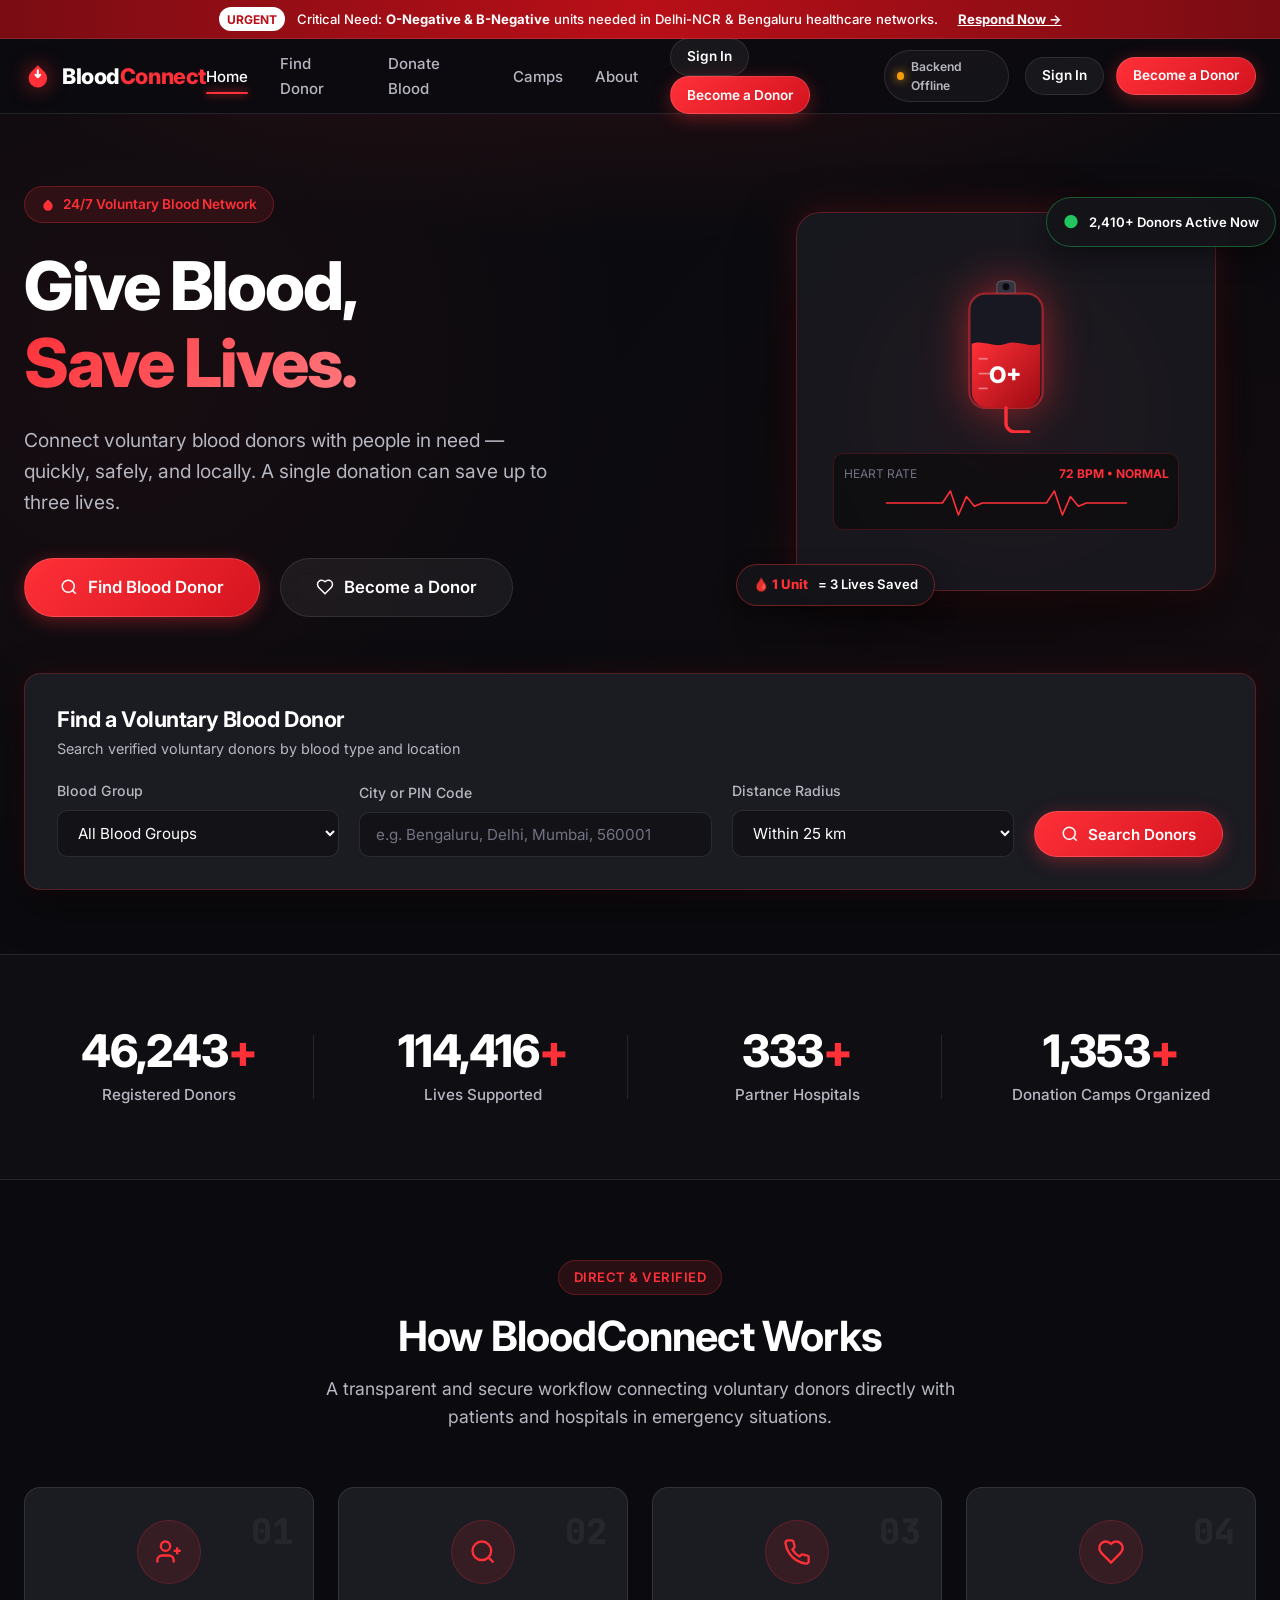
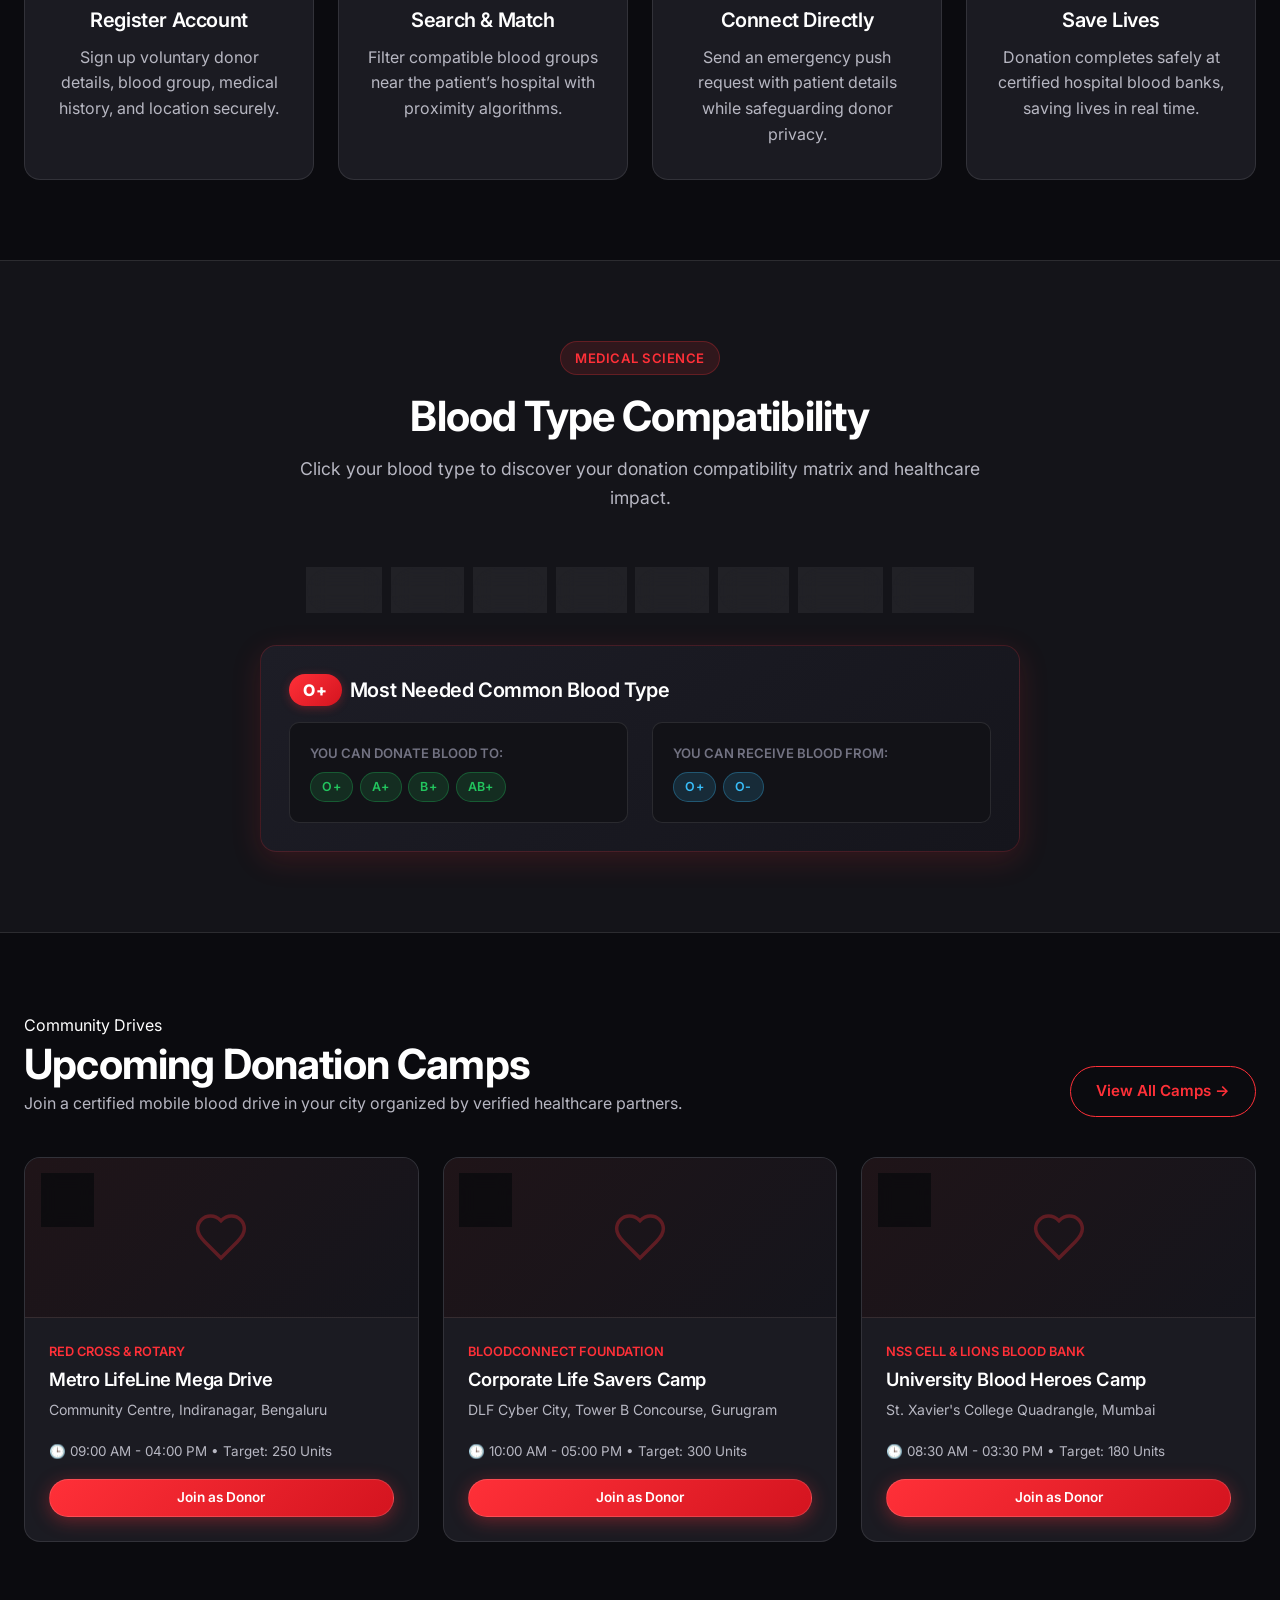
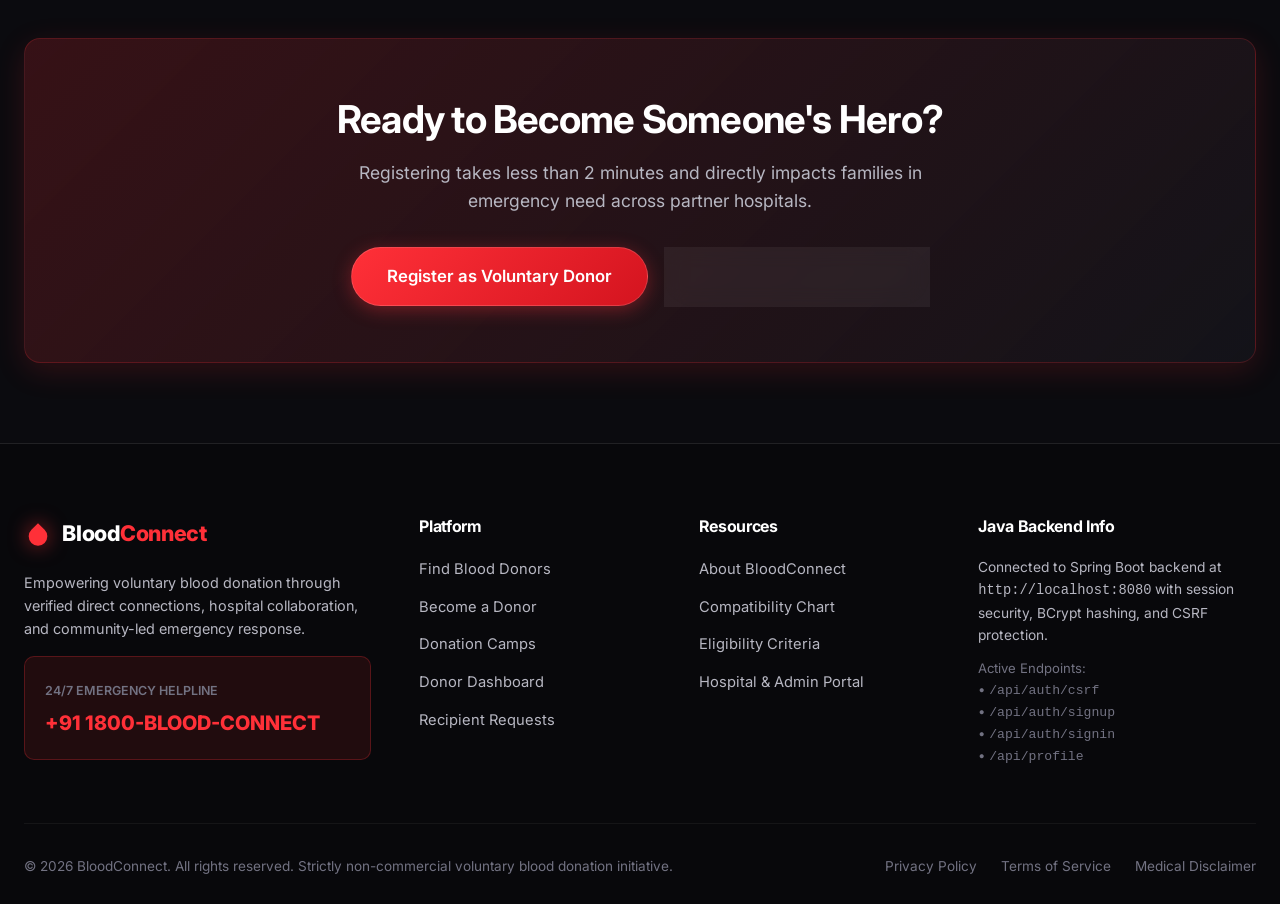
==== frontend/index.html @ c947b21f "base structure of backend and frontend" ====
<!DOCTYPE html>
<html lang="en">
<head>
  <meta charset="UTF-8">
  <meta name="viewport" content="width=device-width, initial-scale=1.0">
  <title>BloodConnect — Give Blood, Save Lives | Voluntary Blood Donation Platform</title>
  <link rel="stylesheet" href="css/style.css">
  <link rel="stylesheet" href="css/components.css">
  <link rel="icon" href="data:image/svg+xml,<svg xmlns='http://www.w3.org/2000/svg' viewBox='0 0 24 24' fill='%23FF3038'><path d='M12 2.69l5.66 5.66a8 8 0 1 1-11.31 0z'/></svg>">
</head>
<body>

  <!-- Emergency Alert Ticker -->
  <div class="emergency-ticker">
    <span class="badge-urgent">URGENT</span>
    <span>Critical Need: <strong>O-Negative & B-Negative</strong> units needed in Delhi-NCR & Bengaluru healthcare networks.</span>
    <a href="search.html?bloodGroup=O_NEGATIVE" style="color:#FFF; text-decoration:underline; font-weight:700; margin-left:0.5rem;">Respond Now →</a>
  </div>

  <!-- Main Navigation -->
  <nav class="navbar">
    <div class="container navbar-container">
      <a href="index.html" class="brand-logo">
        <svg viewBox="0 0 24 24" fill="none" xmlns="http://www.w3.org/2000/svg">
          <path d="M12 2.69l5.66 5.66a8 8 0 1 1-11.31 0z" fill="#FF3038"/>
          <path d="M12 7v6m0 0l-2-2m2 2l2-2" stroke="#FFFFFF" stroke-width="1.8" stroke-linecap="round"/>
        </svg>
        <span>Blood<span class="highlight">Connect</span></span>
      </a>

      <ul class="nav-menu">
        <li><a href="index.html" class="nav-link active">Home</a></li>
        <li><a href="search.html" class="nav-link">Find Donor</a></li>
        <li><a href="register.html" class="nav-link">Donate Blood</a></li>
        <li><a href="camps.html" class="nav-link">Camps</a></li>
        <li><a href="about.html" class="nav-link">About</a></li>
        <li class="nav-actions-mobile" id="nav-mobile-auth-actions"></li>
      </ul>

      <div class="nav-actions">
        <!-- Live Spring Boot Backend Status Pill -->
        <div class="backend-status-pill" id="backend-status-indicator" title="Spring Boot Backend Status">
          <span class="backend-status-dot offline"></span>
          <span class="backend-status-text">Checking API...</span>
        </div>

        <div id="nav-auth-actions" style="display:flex; align-items:center; gap:0.75rem;">
          <a href="login.html" class="btn btn-secondary btn-sm">Sign In</a>
          <a href="register.html" class="btn btn-primary btn-sm">Become a Donor</a>
        </div>
      </div>

      <button class="mobile-nav-toggle" aria-label="Toggle Navigation">
        <svg width="24" height="24" viewBox="0 0 24 24" fill="none" stroke="currentColor" stroke-width="2">
          <line x1="3" y1="12" x2="21" y2="12"></line>
          <line x1="3" y1="6" x2="21" y2="6"></line>
          <line x1="3" y1="18" x2="21" y2="18"></line>
        </svg>
      </button>
    </div>
  </nav>

  <!-- Hero Section -->
  <section class="hero">
    <div class="container">
      <div class="hero-grid">
        <div class="hero-content">
          <div class="hero-tagline">
            <svg width="14" height="14" viewBox="0 0 24 24" fill="currentColor"><path d="M12 2.69l5.66 5.66a8 8 0 1 1-11.31 0z"/></svg>
            24/7 Voluntary Blood Network
          </div>
          <h1 class="hero-headline">
            Give Blood,<br>
            <span class="text-gradient-red">Save Lives.</span>
          </h1>
          <p class="hero-description">
            Connect voluntary blood donors with people in need — quickly, safely, and locally. A single donation can save up to three lives.
          </p>
          <div class="hero-cta">
            <a href="search.html" class="btn btn-primary btn-lg">
              <svg width="18" height="18" viewBox="0 0 24 24" fill="none" stroke="currentColor" stroke-width="2"><circle cx="11" cy="11" r="8"></circle><line x1="21" y1="21" x2="16.65" y2="16.65"></line></svg>
              Find Blood Donor
            </a>
            <a href="register.html" class="btn btn-secondary btn-lg">
              <svg width="18" height="18" viewBox="0 0 24 24" fill="none" stroke="currentColor" stroke-width="2"><path d="M19 14c1.49-1.46 3-3.21 3-5.5A5.5 5.5 0 0 0 16.5 3c-1.76 0-3 .5-4.5 2-1.5-1.5-2.74-2-4.5-2A5.5 5.5 0 0 0 2 8.5c0 2.3 1.5 4.05 3 5.5l7 7Z"/></svg>
              Become a Donor
            </a>
          </div>
        </div>

        <!-- Glowing Hero Visual -->
        <div class="hero-visual-wrapper">
          <div class="hero-glow-sphere"></div>
          
          <div class="floating-pill pill-top-right">
            <span style="color:var(--success); font-size:1.1rem;">●</span>
            <span>2,410+ Donors Active Now</span>
          </div>

          <div class="hero-illustration-card">
            <!-- Blood Bag & Pulse Visual -->
            <div style="text-align:center; padding:1.5rem 0;">
              <svg width="120" height="160" viewBox="0 0 100 140" fill="none" xmlns="http://www.w3.org/2000/svg" style="filter:drop-shadow(0 0 20px rgba(255,48,56,0.5));">
                <!-- Bag Top hanger -->
                <path d="M42 10C42 5.5 58 5.5 58 10V18H42V10Z" fill="#333340" stroke="rgba(255,255,255,0.2)"/>
                <circle cx="50" cy="12" r="3" fill="#0B0B0F"/>
                <!-- Bag body -->
                <rect x="18" y="18" width="64" height="100" rx="14" fill="#181822" stroke="rgba(255,48,56,0.5)" stroke-width="2"/>
                <!-- Liquid Fill with Wave -->
                <path d="M20 62C30 58 40 66 50 62C60 58 70 66 80 62V104C80 111.7 73.7 118 66 118H34C26.3 118 20 111.7 20 104V62Z" fill="url(#bloodBagGrad)"/>
                <!-- Volume Lines -->
                <line x1="26" y1="75" x2="34" y2="75" stroke="rgba(255,255,255,0.4)" stroke-width="1.5"/>
                <line x1="26" y1="88" x2="38" y2="88" stroke="rgba(255,255,255,0.4)" stroke-width="1.5"/>
                <line x1="26" y1="101" x2="34" y2="101" stroke="rgba(255,255,255,0.4)" stroke-width="1.5"/>
                <!-- Blood Group Text in bag -->
                <text x="50" y="96" fill="#FFFFFF" font-family="'Inter', sans-serif" font-weight="800" font-size="20" text-anchor="middle">O+</text>
                <!-- Tube -->
                <path d="M50 118V132C50 136 54 139 58 139H70" stroke="#FF3038" stroke-width="3" stroke-linecap="round"/>
                <defs>
                  <linearGradient id="bloodBagGrad" x1="20" y1="62" x2="80" y2="118" gradientUnits="userSpaceOnUse">
                    <stop stop-color="#FF3038"/>
                    <stop offset="1" stop-color="#9C0A12"/>
                  </linearGradient>
                </defs>
              </svg>

              <!-- Animated ECG Monitor Line -->
              <div style="margin-top:1.25rem; background:rgba(0,0,0,0.4); padding:0.6rem; border-radius:var(--radius-md); border:1px solid rgba(255,48,56,0.2);">
                <div style="display:flex; justify-content:space-between; font-size:0.75rem; color:var(--text-muted); margin-bottom:0.25rem;">
                  <span>HEART RATE</span>
                  <span style="color:var(--primary-red); font-weight:700;">72 BPM • NORMAL</span>
                </div>
                <svg width="100%" height="32" viewBox="0 0 300 40" fill="none">
                  <path d="M0 20 H70 L80 5 L90 35 L100 12 L110 24 L120 20 H200 L210 5 L220 35 L230 12 L240 24 L250 20 H300" stroke="#FF3038" stroke-width="2" stroke-linecap="round" stroke-linejoin="round"/>
                </svg>
              </div>
            </div>
          </div>

          <div class="floating-pill pill-bottom-left">
            <span style="color:var(--primary-red); font-weight:800;">🩸 1 Unit</span>
            <span>= 3 Lives Saved</span>
          </div>
        </div>
      </div>
    </div>
  </section>

  <!-- Quick Search Banner -->
  <div class="container">
    <div class="search-banner-card">
      <div style="margin-bottom:1.25rem;">
        <h3 style="font-size:1.35rem; margin-bottom:0.25rem;">Find a Voluntary Blood Donor</h3>
        <p style="font-size:0.9rem;">Search verified voluntary donors by blood type and location</p>
      </div>

      <form id="home-quick-search-form" class="search-form-inline">
        <div class="form-group" style="margin:0;">
          <label class="form-label">Blood Group</label>
          <select id="quick-blood-group" class="form-select">
            <option value="ALL">All Blood Groups</option>
            <option value="A_POSITIVE">A+ (A Positive)</option>
            <option value="A_NEGATIVE">A- (A Negative)</option>
            <option value="B_POSITIVE">B+ (B Positive)</option>
            <option value="B_NEGATIVE">B- (B Negative)</option>
            <option value="AB_POSITIVE">AB+ (AB Positive)</option>
            <option value="AB_NEGATIVE">AB- (AB Negative)</option>
            <option value="O_POSITIVE">O+ (O Positive)</option>
            <option value="O_NEGATIVE">O- (O Negative)</option>
          </select>
        </div>

        <div class="form-group" style="margin:0;">
          <label class="form-label">City or PIN Code</label>
          <input type="text" id="quick-city" class="form-control" placeholder="e.g. Bengaluru, Delhi, Mumbai, 560001">
        </div>

        <div class="form-group" style="margin:0;">
          <label class="form-label">Distance Radius</label>
          <select class="form-select">
            <option value="10">Within 10 km</option>
            <option value="25" selected>Within 25 km</option>
            <option value="50">Within 50 km</option>
          </select>
        </div>

        <button type="submit" class="btn btn-primary" style="height:46px;">
          <svg width="18" height="18" viewBox="0 0 24 24" fill="none" stroke="currentColor" stroke-width="2"><circle cx="11" cy="11" r="8"></circle><line x1="21" y1="21" x2="16.65" y2="16.65"></line></svg>
          Search Donors
        </button>
      </form>
    </div>
  </div>

  <!-- Statistics Section -->
  <section class="stats-section section" style="margin-top:4rem;">
    <div class="container">
      <div class="grid grid-4">
        <div class="stat-card">
          <div class="stat-number" data-target="48500" data-suffix="+">0</div>
          <div class="stat-label">Registered Donors</div>
        </div>
        <div class="stat-card">
          <div class="stat-number" data-target="120000" data-suffix="+">0</div>
          <div class="stat-label">Lives Supported</div>
        </div>
        <div class="stat-card">
          <div class="stat-number" data-target="350" data-suffix="+">0</div>
          <div class="stat-label">Partner Hospitals</div>
        </div>
        <div class="stat-card">
          <div class="stat-number" data-target="1420" data-suffix="+">0</div>
          <div class="stat-label">Donation Camps Organized</div>
        </div>
      </div>
    </div>
  </section>

  <!-- How BloodConnect Works -->
  <section class="section">
    <div class="container">
      <div class="section-header">
        <span class="section-tag">Direct & Verified</span>
        <h2>How BloodConnect Works</h2>
        <p>A transparent and secure workflow connecting voluntary donors directly with patients and hospitals in emergency situations.</p>
      </div>

      <div class="grid grid-4">
        <div class="step-card">
          <span class="step-number">01</span>
          <div class="step-icon-wrap">
            <svg width="28" height="28" viewBox="0 0 24 24" fill="none" stroke="currentColor" stroke-width="2"><path d="M16 21v-2a4 4 0 0 0-4-4H6a4 4 0 0 0-4 4v2"/><circle cx="9" cy="7" r="4"/><line x1="19" y1="8" x2="19" y2="14"/><line x1="22" y1="11" x2="16" y2="11"/></svg>
          </div>
          <h4>Register Account</h4>
          <p>Sign up voluntary donor details, blood group, medical history, and location securely.</p>
        </div>

        <div class="step-card">
          <span class="step-number">02</span>
          <div class="step-icon-wrap">
            <svg width="28" height="28" viewBox="0 0 24 24" fill="none" stroke="currentColor" stroke-width="2"><circle cx="11" cy="11" r="8"></circle><line x1="21" y1="21" x2="16.65" y2="16.65"></line></svg>
          </div>
          <h4>Search & Match</h4>
          <p>Filter compatible blood groups near the patient’s hospital with proximity algorithms.</p>
        </div>

        <div class="step-card">
          <span class="step-number">03</span>
          <div class="step-icon-wrap">
            <svg width="28" height="28" viewBox="0 0 24 24" fill="none" stroke="currentColor" stroke-width="2"><path d="M22 16.92v3a2 2 0 0 1-2.18 2 19.79 19.79 0 0 1-8.63-3.07 19.5 19.5 0 0 1-6-6 19.79 19.79 0 0 1-3.07-8.67A2 2 0 0 1 4.11 2h3a2 2 0 0 1 2 1.72 12.84 12.84 0 0 0 .7 2.81 2 2 0 0 1-.45 2.11L8.09 9.91a16 16 0 0 0 6 6l1.27-1.27a2 2 0 0 1 2.11-.45 12.84 12.84 0 0 0 2.81.7A2 2 0 0 1 22 16.92z"/></svg>
          </div>
          <h4>Connect Directly</h4>
          <p>Send an emergency push request with patient details while safeguarding donor privacy.</p>
        </div>

        <div class="step-card">
          <span class="step-number">04</span>
          <div class="step-icon-wrap">
            <svg width="28" height="28" viewBox="0 0 24 24" fill="none" stroke="currentColor" stroke-width="2"><path d="M19 14c1.49-1.46 3-3.21 3-5.5A5.5 5.5 0 0 0 16.5 3c-1.76 0-3 .5-4.5 2-1.5-1.5-2.74-2-4.5-2A5.5 5.5 0 0 0 2 8.5c0 2.3 1.5 4.05 3 5.5l7 7Z"/></svg>
          </div>
          <h4>Save Lives</h4>
          <p>Donation completes safely at certified hospital blood banks, saving lives in real time.</p>
        </div>
      </div>
    </div>
  </section>

  <!-- Interactive Blood Compatibility Section -->
  <section class="section" style="background:var(--bg-secondary); border-top:1px solid var(--border-color); border-bottom:1px solid var(--border-color);">
    <div class="container">
      <div class="section-header">
        <span class="section-tag">Medical Science</span>
        <h2>Blood Type Compatibility</h2>
        <p>Click your blood type to discover your donation compatibility matrix and healthcare impact.</p>
      </div>

      <div style="display:flex; flex-wrap:wrap; gap:0.6rem; justify-content:center; margin-bottom:2rem;">
        <button class="btn btn-secondary compat-btn active" data-bg="O_POSITIVE">O+</button>
        <button class="btn btn-secondary compat-btn" data-bg="O_NEGATIVE">O-</button>
        <button class="btn btn-secondary compat-btn" data-bg="A_POSITIVE">A+</button>
        <button class="btn btn-secondary compat-btn" data-bg="A_NEGATIVE">A-</button>
        <button class="btn btn-secondary compat-btn" data-bg="B_POSITIVE">B+</button>
        <button class="btn btn-secondary compat-btn" data-bg="B_NEGATIVE">B-</button>
        <button class="btn btn-secondary compat-btn" data-bg="AB_POSITIVE">AB+</button>
        <button class="btn btn-secondary compat-btn" data-bg="AB_NEGATIVE">AB-</button>
      </div>

      <div id="compat-details-box" class="card card-glow" style="max-width:760px; margin:0 auto;">
        <!-- Filled dynamically by home.js -->
        <div style="display:flex; align-items:center; justify-content:space-between; margin-bottom:1rem; flex-wrap:wrap; gap:0.5rem;">
          <h4 style="display:flex; align-items:center; gap:0.5rem;">
            <span class="badge badge-blood">O+</span>
            <span>Most Needed Common Blood Type</span>
          </h4>
        </div>
        <div class="grid grid-2 gap-2">
          <div style="background:var(--bg-input); padding:1.25rem; border-radius:var(--radius-md); border:1px solid var(--border-color);">
            <div style="font-size:0.82rem; text-transform:uppercase; color:var(--text-muted); font-weight:600; margin-bottom:0.5rem;">You Can Donate Blood To:</div>
            <div style="display:flex; flex-wrap:wrap; gap:0.4rem;">
              <span class="badge badge-success">O+</span>
              <span class="badge badge-success">A+</span>
              <span class="badge badge-success">B+</span>
              <span class="badge badge-success">AB+</span>
            </div>
          </div>
          <div style="background:var(--bg-input); padding:1.25rem; border-radius:var(--radius-md); border:1px solid var(--border-color);">
            <div style="font-size:0.82rem; text-transform:uppercase; color:var(--text-muted); font-weight:600; margin-bottom:0.5rem;">You Can Receive Blood From:</div>
            <div style="display:flex; flex-wrap:wrap; gap:0.4rem;">
              <span class="badge badge-info">O+</span>
              <span class="badge badge-info">O-</span>
            </div>
          </div>
        </div>
      </div>
    </div>
  </section>

  <!-- Upcoming Camps Highlight -->
  <section class="section">
    <div class="container">
      <div style="display:flex; align-items:flex-end; justify-content:space-between; margin-bottom:2.5rem; flex-wrap:wrap; gap:1rem;">
        <div>
          <span class="section-tag" style="margin-bottom:0.5rem;">Community Drives</span>
          <h2>Upcoming Donation Camps</h2>
          <p>Join a certified mobile blood drive in your city organized by verified healthcare partners.</p>
        </div>
        <a href="camps.html" class="btn btn-outline">View All Camps →</a>
      </div>

      <div class="grid grid-3">
        <div class="camp-card">
          <div class="camp-card-image">
            <div class="camp-date-badge">
              <div class="day">08</div>
              <div class="month">NOV</div>
            </div>
            <svg width="56" height="56" viewBox="0 0 24 24" fill="none" stroke="rgba(255,48,56,0.3)" stroke-width="1.5"><path d="M19 14c1.49-1.46 3-3.21 3-5.5A5.5 5.5 0 0 0 16.5 3c-1.76 0-3 .5-4.5 2-1.5-1.5-2.74-2-4.5-2A5.5 5.5 0 0 0 2 8.5c0 2.3 1.5 4.05 3 5.5l7 7Z"/></svg>
          </div>
          <div class="camp-card-body">
            <div>
              <div style="font-size:0.8rem; color:var(--primary-red); font-weight:600; text-transform:uppercase; margin-bottom:0.35rem;">Red Cross & Rotary</div>
              <h4>Metro LifeLine Mega Drive</h4>
              <p class="venue">Community Centre, Indiranagar, Bengaluru</p>
              <div style="font-size:0.84rem; color:var(--text-secondary); margin-bottom:1rem;">🕒 09:00 AM - 04:00 PM • Target: 250 Units</div>
            </div>
            <a href="camps.html" class="btn btn-primary btn-sm btn-block">Join as Donor</a>
          </div>
        </div>

        <div class="camp-card">
          <div class="camp-card-image">
            <div class="camp-date-badge">
              <div class="day">12</div>
              <div class="month">NOV</div>
            </div>
            <svg width="56" height="56" viewBox="0 0 24 24" fill="none" stroke="rgba(255,48,56,0.3)" stroke-width="1.5"><path d="M19 14c1.49-1.46 3-3.21 3-5.5A5.5 5.5 0 0 0 16.5 3c-1.76 0-3 .5-4.5 2-1.5-1.5-2.74-2-4.5-2A5.5 5.5 0 0 0 2 8.5c0 2.3 1.5 4.05 3 5.5l7 7Z"/></svg>
          </div>
          <div class="camp-card-body">
            <div>
              <div style="font-size:0.8rem; color:var(--primary-red); font-weight:600; text-transform:uppercase; margin-bottom:0.35rem;">BloodConnect Foundation</div>
              <h4>Corporate Life Savers Camp</h4>
              <p class="venue">DLF Cyber City, Tower B Concourse, Gurugram</p>
              <div style="font-size:0.84rem; color:var(--text-secondary); margin-bottom:1rem;">🕒 10:00 AM - 05:00 PM • Target: 300 Units</div>
            </div>
            <a href="camps.html" class="btn btn-primary btn-sm btn-block">Join as Donor</a>
          </div>
        </div>

        <div class="camp-card">
          <div class="camp-card-image">
            <div class="camp-date-badge">
              <div class="day">16</div>
              <div class="month">NOV</div>
            </div>
            <svg width="56" height="56" viewBox="0 0 24 24" fill="none" stroke="rgba(255,48,56,0.3)" stroke-width="1.5"><path d="M19 14c1.49-1.46 3-3.21 3-5.5A5.5 5.5 0 0 0 16.5 3c-1.76 0-3 .5-4.5 2-1.5-1.5-2.74-2-4.5-2A5.5 5.5 0 0 0 2 8.5c0 2.3 1.5 4.05 3 5.5l7 7Z"/></svg>
          </div>
          <div class="camp-card-body">
            <div>
              <div style="font-size:0.8rem; color:var(--primary-red); font-weight:600; text-transform:uppercase; margin-bottom:0.35rem;">NSS Cell & Lions Blood Bank</div>
              <h4>University Blood Heroes Camp</h4>
              <p class="venue">St. Xavier's College Quadrangle, Mumbai</p>
              <div style="font-size:0.84rem; color:var(--text-secondary); margin-bottom:1rem;">🕒 08:30 AM - 03:30 PM • Target: 180 Units</div>
            </div>
            <a href="camps.html" class="btn btn-primary btn-sm btn-block">Join as Donor</a>
          </div>
        </div>
      </div>
    </div>
  </section>

  <!-- CTA Banner -->
  <section class="section" style="padding-top:1rem;">
    <div class="container">
      <div class="card card-glow" style="background:linear-gradient(135deg, rgba(255,48,56,0.18) 0%, rgba(20,20,26,0.95) 100%); padding:3.5rem 2.5rem; text-align:center;">
        <h2 style="font-size:2.4rem; margin-bottom:1rem;">Ready to Become Someone's Hero?</h2>
        <p style="max-width:620px; margin:0 auto 2rem; font-size:1.1rem;">
          Registering takes less than 2 minutes and directly impacts families in emergency need across partner hospitals.
        </p>
        <div style="display:flex; justify-content:center; gap:1rem; flex-wrap:wrap;">
          <a href="register.html" class="btn btn-primary btn-lg">Register as Voluntary Donor</a>
          <a href="search.html" class="btn btn-secondary btn-lg">Search Donors Near Me</a>
        </div>
      </div>
    </div>
  </section>

  <!-- Footer -->
  <footer class="footer">
    <div class="container">
      <div class="footer-grid">
        <div class="footer-col">
          <a href="index.html" class="brand-logo" style="margin-bottom:1.25rem;">
            <svg viewBox="0 0 24 24" fill="none" xmlns="http://www.w3.org/2000/svg" style="width:28px; height:28px;">
              <path d="M12 2.69l5.66 5.66a8 8 0 1 1-11.31 0z" fill="#FF3038"/>
            </svg>
            <span>Blood<span class="highlight">Connect</span></span>
          </a>
          <p style="font-size:0.9rem; margin-bottom:1rem;">
            Empowering voluntary blood donation through verified direct connections, hospital collaboration, and community-led emergency response.
          </p>
          <div class="footer-emergency-box">
            <span style="font-size:0.78rem; text-transform:uppercase; color:var(--text-muted); font-weight:600;">24/7 Emergency Helpline</span>
            <span class="phone">+91 1800-BLOOD-CONNECT</span>
          </div>
        </div>

        <div class="footer-col">
          <h5>Platform</h5>
          <ul class="footer-links">
            <li><a href="search.html">Find Blood Donors</a></li>
            <li><a href="register.html">Become a Donor</a></li>
            <li><a href="camps.html">Donation Camps</a></li>
            <li><a href="donor-dashboard.html">Donor Dashboard</a></li>
            <li><a href="recipient-dashboard.html">Recipient Requests</a></li>
          </ul>
        </div>

        <div class="footer-col">
          <h5>Resources</h5>
          <ul class="footer-links">
            <li><a href="about.html">About BloodConnect</a></li>
            <li><a href="about.html#compatibility">Compatibility Chart</a></li>
            <li><a href="about.html#eligibility">Eligibility Criteria</a></li>
            <li><a href="admin-dashboard.html">Hospital & Admin Portal</a></li>
          </ul>
        </div>

        <div class="footer-col">
          <h5>Java Backend Info</h5>
          <p style="font-size:0.86rem; color:var(--text-secondary); margin-bottom:0.75rem;">
            Connected to Spring Boot backend at <code>http://localhost:8080</code> with session security, BCrypt hashing, and CSRF protection.
          </p>
          <div style="font-size:0.82rem; color:var(--text-muted);">
            Active Endpoints:<br>
            • <code>/api/auth/csrf</code><br>
            • <code>/api/auth/signup</code><br>
            • <code>/api/auth/signin</code><br>
            • <code>/api/profile</code>
          </div>
        </div>
      </div>

      <div class="footer-bottom">
        <div>© 2026 BloodConnect. All rights reserved. Strictly non-commercial voluntary blood donation initiative.</div>
        <div style="display:flex; gap:1.5rem;">
          <a href="about.html" style="color:var(--text-muted);">Privacy Policy</a>
          <a href="about.html" style="color:var(--text-muted);">Terms of Service</a>
          <a href="about.html" style="color:var(--text-muted);">Medical Disclaimer</a>
        </div>
      </div>
    </div>
  </footer>

  <script src="js/api.js"></script>
  <script src="js/common.js"></script>
  <script src="js/home.js"></script>
</body>
</html>
---- frontend/css/style.css ----
/* ==========================================================================
   BloodConnect — Core Design System & Styling
   Theme: Dark Charcoal (#0B0B0F) & Electric Crimson (#FF3038)
   ========================================================================== */

@import url('https://fonts.googleapis.com/css2?family=Inter:wght@300;400;500;600;700;800&family=JetBrains+Mono:wght@400;600&display=swap');

:root {
  /* Color Palette */
  --bg-main: #0B0B0F;
  --bg-secondary: #141419;
  --bg-card: #1B1B22;
  --bg-card-hover: #22222C;
  --bg-input: #121217;
  
  --primary-red: #FF3038;
  --hover-red: #E51D2A;
  --primary-red-glow: rgba(255, 48, 56, 0.35);
  --primary-red-soft: rgba(255, 48, 56, 0.12);
  --primary-red-gradient: linear-gradient(135deg, #FF3038 0%, #D4141F 100%);
  --glow-gradient: radial-gradient(circle at center, rgba(255, 48, 56, 0.22) 0%, transparent 70%);

  --text-main: #FFFFFF;
  --text-secondary: #B7B7C2;
  --text-muted: #727282;

  --border-color: rgba(255, 255, 255, 0.10);
  --border-light: rgba(255, 255, 255, 0.05);
  --border-focus: rgba(255, 48, 56, 0.6);

  --success: #22C55E;
  --success-soft: rgba(34, 197, 94, 0.15);
  --warning: #F59E0B;
  --warning-soft: rgba(245, 158, 11, 0.15);
  --danger: #EF4444;
  --danger-soft: rgba(239, 68, 68, 0.15);
  --info: #38BDF8;
  --info-soft: rgba(56, 189, 248, 0.15);

  /* Typography */
  --font-sans: 'Inter', -apple-system, BlinkMacSystemFont, 'Segoe UI', Roboto, Helvetica, Arial, sans-serif;
  --font-mono: 'JetBrains Mono', monospace;

  /* Shadows */
  --shadow-sm: 0 2px 8px rgba(0, 0, 0, 0.3);
  --shadow-md: 0 8px 24px rgba(0, 0, 0, 0.45);
  --shadow-lg: 0 16px 40px rgba(0, 0, 0, 0.6);
  --shadow-red-glow: 0 0 25px rgba(255, 48, 56, 0.3);
  --shadow-red-card: 0 8px 30px rgba(255, 48, 56, 0.15);

  /* Radii */
  --radius-sm: 6px;
  --radius-md: 10px;
  --radius-lg: 16px;
  --radius-xl: 24px;
  --radius-pill: 9999px;

  /* Transitions */
  --transition-fast: 0.15s ease;
  --transition-normal: 0.25s ease;
  --transition-smooth: 0.4s cubic-bezier(0.16, 1, 0.3, 1);
}

/* Base Reset */
*, *::before, *::after {
  box-sizing: border-box;
  margin: 0;
  padding: 0;
}

html {
  font-size: 16px;
  scroll-behavior: smooth;
}

body {
  font-family: var(--font-sans);
  background-color: var(--bg-main);
  background-image: 
    radial-gradient(ellipse 90% 60% at 50% -15%, rgba(255, 48, 56, 0.18), transparent 70%),
    radial-gradient(circle at 10% 40%, rgba(255, 48, 56, 0.05), transparent 40%),
    radial-gradient(circle at 90% 80%, rgba(255, 48, 56, 0.04), transparent 50%);
  background-attachment: fixed;
  color: var(--text-main);
  min-height: 100vh;
  line-height: 1.6;
  -webkit-font-smoothing: antialiased;
  -moz-osx-font-smoothing: grayscale;
  overflow-x: hidden;
}

::selection {
  background: var(--primary-red);
  color: #FFFFFF;
}

/* Headings */
h1, h2, h3, h4, h5, h6 {
  color: var(--text-main);
  font-weight: 700;
  line-height: 1.25;
  letter-spacing: -0.02em;
}

h1 { font-size: clamp(2.2rem, 4vw + 1rem, 3.8rem); font-weight: 800; }
h2 { font-size: clamp(1.8rem, 2.5vw + 0.8rem, 2.6rem); }
h3 { font-size: clamp(1.3rem, 1.5vw + 0.6rem, 1.75rem); }
h4 { font-size: 1.25rem; font-weight: 600; }
h5 { font-size: 1.1rem; }
h6 { font-size: 0.95rem; text-transform: uppercase; letter-spacing: 0.08em; color: var(--text-muted); }

p {
  color: var(--text-secondary);
  font-size: 1rem;
}

a {
  color: var(--primary-red);
  text-decoration: none;
  transition: color var(--transition-fast);
}

a:hover {
  color: var(--hover-red);
}

img, svg {
  max-width: 100%;
  display: inline-block;
  vertical-align: middle;
}

/* Layout Utilities */
.container {
  width: 100%;
  max-width: 1280px;
  margin-left: auto;
  margin-right: auto;
  padding-left: 1.5rem;
  padding-right: 1.5rem;
}

.container-sm {
  max-width: 900px;
  margin: 0 auto;
  padding: 0 1.5rem;
}

.section {
  padding: 5rem 0;
  position: relative;
}

.section-header {
  text-align: center;
  max-width: 680px;
  margin: 0 auto 3.5rem;
}

.section-header .section-tag {
  display: inline-flex;
  align-items: center;
  gap: 0.5rem;
  padding: 0.35rem 0.9rem;
  border-radius: var(--radius-pill);
  background: var(--primary-red-soft);
  color: var(--primary-red);
  font-size: 0.82rem;
  font-weight: 600;
  letter-spacing: 0.04em;
  text-transform: uppercase;
  margin-bottom: 1rem;
  border: 1px solid rgba(255, 48, 56, 0.25);
}

.section-header p {
  margin-top: 0.75rem;
  font-size: 1.1rem;
}

/* Flex & Grid */
.flex { display: flex; }
.flex-col { flex-direction: column; }
.items-center { align-items: center; }
.justify-between { justify-content: space-between; }
.justify-center { justify-content: center; }
.gap-1 { gap: 0.5rem; }
.gap-2 { gap: 1rem; }
.gap-3 { gap: 1.5rem; }
.gap-4 { gap: 2rem; }

.grid {
  display: grid;
  gap: 1.5rem;
}

.grid-2 { grid-template-columns: repeat(2, 1fr); }
.grid-3 { grid-template-columns: repeat(3, 1fr); }
.grid-4 { grid-template-columns: repeat(4, 1fr); }

/* Buttons */
.btn {
  display: inline-flex;
  align-items: center;
  justify-content: center;
  gap: 0.6rem;
  padding: 0.75rem 1.6rem;
  font-size: 0.95rem;
  font-weight: 600;
  font-family: var(--font-sans);
  border-radius: var(--radius-pill);
  cursor: pointer;
  border: 1px solid transparent;
  transition: all var(--transition-normal);
  text-align: center;
  white-space: nowrap;
  user-select: none;
}

.btn:active {
  transform: scale(0.98);
}

.btn-primary {
  background: var(--primary-red-gradient);
  color: #FFFFFF;
  border: 1px solid rgba(255, 255, 255, 0.15);
  box-shadow: 0 4px 18px rgba(255, 48, 56, 0.35);
}

.btn-primary:hover {
  background: linear-gradient(135deg, #E51D2A 0%, #B90F18 100%);
  color: #FFFFFF;
  box-shadow: 0 6px 25px rgba(255, 48, 56, 0.5);
  transform: translateY(-2px);
}

.btn-secondary {
  background: rgba(255, 255, 255, 0.06);
  color: var(--text-main);
  border: 1px solid var(--border-color);
  backdrop-filter: blur(10px);
}

.btn-secondary:hover {
  background: rgba(255, 255, 255, 0.12);
  color: #FFFFFF;
  border-color: rgba(255, 255, 255, 0.25);
  transform: translateY(-2px);
}

.btn-outline {
  background: transparent;
  color: var(--primary-red);
  border: 1px solid var(--primary-red);
}

.btn-outline:hover {
  background: var(--primary-red-soft);
  color: #FFFFFF;
  border-color: var(--hover-red);
  box-shadow: 0 0 16px rgba(255, 48, 56, 0.25);
}

.btn-ghost {
  background: transparent;
  color: var(--text-secondary);
}

.btn-ghost:hover {
  background: rgba(255, 255, 255, 0.05);
  color: var(--text-main);
}

.btn-sm {
  padding: 0.45rem 1rem;
  font-size: 0.85rem;
}

.btn-lg {
  padding: 0.95rem 2.2rem;
  font-size: 1.05rem;
}

.btn-block {
  width: 100%;
}

.btn:disabled, .btn.disabled {
  opacity: 0.5;
  cursor: not-allowed;
  transform: none !important;
  box-shadow: none !important;
}

/* Cards */
.card {
  background: var(--bg-card);
  border: 1px solid var(--border-color);
  border-radius: var(--radius-lg);
  padding: 1.75rem;
  box-shadow: var(--shadow-md);
  transition: transform var(--transition-normal), border-color var(--transition-normal), box-shadow var(--transition-normal);
  position: relative;
  overflow: hidden;
}

.card:hover {
  border-color: rgba(255, 48, 56, 0.3);
  box-shadow: 0 12px 35px rgba(0, 0, 0, 0.5), 0 0 20px rgba(255, 48, 56, 0.08);
  transform: translateY(-3px);
}

.card-glow {
  background: linear-gradient(145deg, #1D1D26 0%, #15151C 100%);
  border: 1px solid rgba(255, 48, 56, 0.2);
  box-shadow: var(--shadow-red-card);
}

/* Forms */
.form-group {
  margin-bottom: 1.25rem;
  position: relative;
}

.form-label {
  display: block;
  font-size: 0.88rem;
  font-weight: 500;
  color: var(--text-secondary);
  margin-bottom: 0.5rem;
}

.form-label .required {
  color: var(--primary-red);
}

.form-control, .form-select {
  width: 100%;
  padding: 0.75rem 1rem;
  font-size: 0.95rem;
  font-family: var(--font-sans);
  background: var(--bg-input);
  color: var(--text-main);
  border: 1px solid var(--border-color);
  border-radius: var(--radius-md);
  outline: none;
  transition: all var(--transition-fast);
}

.form-control:focus, .form-select:focus {
  border-color: var(--border-focus);
  box-shadow: 0 0 0 3px rgba(255, 48, 56, 0.15);
  background: #17171E;
}

.form-control::placeholder {
  color: var(--text-muted);
}

textarea.form-control {
  min-height: 100px;
  resize: vertical;
}

.form-check {
  display: flex;
  align-items: flex-start;
  gap: 0.75rem;
  cursor: pointer;
  user-select: none;
  font-size: 0.9rem;
  color: var(--text-secondary);
}

.form-check input[type="checkbox"] {
  width: 18px;
  height: 18px;
  accent-color: var(--primary-red);
  cursor: pointer;
  margin-top: 3px;
}

.form-feedback {
  font-size: 0.8rem;
  margin-top: 0.35rem;
  color: var(--danger);
  display: none;
}

.form-feedback.show {
  display: block;
}

.input-with-icon {
  position: relative;
}

.input-with-icon svg, .input-with-icon i {
  position: absolute;
  left: 1rem;
  top: 50%;
  transform: translateY(-50%);
  color: var(--text-muted);
  pointer-events: none;
}

.input-with-icon .form-control {
  padding-left: 2.75rem;
}

/* Badges */
.badge {
  display: inline-flex;
  align-items: center;
  gap: 0.35rem;
  padding: 0.25rem 0.7rem;
  border-radius: var(--radius-pill);
  font-size: 0.78rem;
  font-weight: 600;
  text-transform: uppercase;
  letter-spacing: 0.03em;
}

.badge-blood {
  background: var(--primary-red-gradient);
  color: #FFFFFF;
  font-size: 1rem;
  font-weight: 800;
  padding: 0.4rem 0.9rem;
  box-shadow: 0 2px 10px rgba(255, 48, 56, 0.3);
}

.badge-success { background: var(--success-soft); color: var(--success); border: 1px solid rgba(34, 197, 94, 0.3); }
.badge-warning { background: var(--warning-soft); color: var(--warning); border: 1px solid rgba(245, 158, 11, 0.3); }
.badge-danger { background: var(--danger-soft); color: var(--danger); border: 1px solid rgba(239, 68, 68, 0.3); }
.badge-info { background: var(--info-soft); color: var(--info); border: 1px solid rgba(56, 189, 248, 0.3); }

/* Tables */
.table-responsive {
  width: 100%;
  overflow-x: auto;
  -webkit-overflow-scrolling: touch;
}

.table {
  width: 100%;
  border-collapse: separate;
  border-spacing: 0;
  color: var(--text-secondary);
}

.table th {
  background: var(--bg-secondary);
  color: var(--text-main);
  font-weight: 600;
  font-size: 0.85rem;
  text-transform: uppercase;
  letter-spacing: 0.05em;
  padding: 1rem 1.25rem;
  text-align: left;
  border-bottom: 1px solid var(--border-color);
}

.table th:first-child { border-top-left-radius: var(--radius-md); }
.table th:last-child { border-top-right-radius: var(--radius-md); }

.table td {
  padding: 1.1rem 1.25rem;
  font-size: 0.92rem;
  border-bottom: 1px solid var(--border-light);
  background: var(--bg-card);
  transition: background var(--transition-fast);
}

.table tr:hover td {
  background: #202029;
}

/* Modals */
.modal-backdrop {
  position: fixed;
  inset: 0;
  background: rgba(11, 11, 15, 0.82);
  backdrop-filter: blur(8px);
  z-index: 1000;
  display: flex;
  align-items: center;
  justify-content: center;
  padding: 1.5rem;
  opacity: 0;
  pointer-events: none;
  transition: opacity var(--transition-normal);
}

.modal-backdrop.active {
  opacity: 1;
  pointer-events: auto;
}

.modal-dialog {
  background: var(--bg-card);
  border: 1px solid var(--border-color);
  border-radius: var(--radius-lg);
  box-shadow: 0 20px 60px rgba(0, 0, 0, 0.7), 0 0 30px rgba(255, 48, 56, 0.15);
  width: 100%;
  max-width: 560px;
  max-height: 90vh;
  overflow-y: auto;
  transform: translateY(20px) scale(0.97);
  transition: transform var(--transition-smooth);
}

.modal-backdrop.active .modal-dialog {
  transform: translateY(0) scale(1);
}

.modal-header {
  padding: 1.5rem 1.75rem;
  border-bottom: 1px solid var(--border-color);
  display: flex;
  align-items: center;
  justify-content: space-between;
}

.modal-body {
  padding: 1.75rem;
}

.modal-footer {
  padding: 1.25rem 1.75rem;
  border-top: 1px solid var(--border-color);
  display: flex;
  align-items: center;
  justify-content: flex-end;
  gap: 1rem;
}

.modal-close {
  background: transparent;
  border: none;
  color: var(--text-muted);
  cursor: pointer;
  padding: 0.5rem;
  border-radius: var(--radius-sm);
  display: flex;
  align-items: center;
  justify-content: center;
  transition: color var(--transition-fast);
}

.modal-close:hover {
  color: var(--text-main);
  background: rgba(255, 255, 255, 0.08);
}

/* Animations */
@keyframes pulseGlow {
  0%, 100% {
    box-shadow: 0 0 15px rgba(255, 48, 56, 0.3);
    transform: scale(1);
  }
  50% {
    box-shadow: 0 0 30px rgba(255, 48, 56, 0.6);
    transform: scale(1.02);
  }
}

@keyframes heartbeat {
  0% { transform: scale(1); }
  14% { transform: scale(1.15); }
  28% { transform: scale(1); }
  42% { transform: scale(1.15); }
  70% { transform: scale(1); }
}

@keyframes ecgScroll {
  0% { stroke-dashoffset: 1000; }
  100% { stroke-dashoffset: 0; }
}

.animate-pulse {
  animation: pulseGlow 3s infinite ease-in-out;
}

.animate-heartbeat {
  animation: heartbeat 1.8s infinite ease-in-out;
}

/* Responsive Utilities */
@media (max-width: 1024px) {
  .grid-4 { grid-template-columns: repeat(2, 1fr); }
  .grid-3 { grid-template-columns: repeat(2, 1fr); }
}

@media (max-width: 768px) {
  .section { padding: 3.5rem 0; }
  .grid-4, .grid-3, .grid-2 { grid-template-columns: 1fr; }
  .flex-mobile-col { flex-direction: column; }
  .hide-on-mobile { display: none !important; }
}

@media (max-width: 390px) {
  .container { padding-left: 1rem; padding-right: 1rem; }
  .btn { width: 100%; }
}
---- frontend/css/components.css ----
/* ==========================================================================
   BloodConnect — Components (Navbar, Footer, Toasts, Cards, Badges)
   ========================================================================== */

/* --- Top Announcement / Emergency Alert Bar --- */
.emergency-ticker {
  background: linear-gradient(90deg, #7A0C13 0%, #B90F18 50%, #7A0C13 100%);
  color: #FFFFFF;
  padding: 0.45rem 1rem;
  font-size: 0.82rem;
  font-weight: 500;
  display: flex;
  align-items: center;
  justify-content: center;
  gap: 0.75rem;
  border-bottom: 1px solid rgba(255, 255, 255, 0.1);
  position: relative;
  z-index: 101;
}

.emergency-ticker .badge-urgent {
  background: #FFFFFF;
  color: #B90F18;
  font-weight: 700;
  padding: 0.15rem 0.5rem;
  border-radius: var(--radius-pill);
  font-size: 0.75rem;
  text-transform: uppercase;
}

/* --- Main Navigation Bar --- */
.navbar {
  position: sticky;
  top: 0;
  z-index: 100;
  background: rgba(11, 11, 15, 0.88);
  backdrop-filter: blur(14px);
  -webkit-backdrop-filter: blur(14px);
  border-bottom: 1px solid var(--border-color);
  transition: all var(--transition-normal);
}

.navbar-container {
  display: flex;
  align-items: center;
  justify-content: space-between;
  height: 74px;
}

.brand-logo {
  display: flex;
  align-items: center;
  gap: 0.65rem;
  font-size: 1.35rem;
  font-weight: 800;
  color: var(--text-main);
  letter-spacing: -0.02em;
}

.brand-logo svg {
  width: 32px;
  height: 32px;
  filter: drop-shadow(0 0 10px rgba(255, 48, 56, 0.6));
}

.brand-logo span.highlight {
  color: var(--primary-red);
}

.nav-menu {
  display: flex;
  align-items: center;
  gap: 2rem;
  list-style: none;
}

.nav-link {
  color: var(--text-secondary);
  font-size: 0.94rem;
  font-weight: 500;
  transition: color var(--transition-fast);
  position: relative;
  padding: 0.5rem 0;
}

.nav-link:hover, .nav-link.active {
  color: var(--text-main);
}

.nav-link.active::after {
  content: '';
  position: absolute;
  bottom: 0;
  left: 0;
  width: 100%;
  height: 2px;
  background: var(--primary-red);
  border-radius: 2px;
  box-shadow: 0 0 8px var(--primary-red);
}

.nav-actions {
  display: flex;
  align-items: center;
  gap: 1rem;
}

/* Backend Status Pill */
.backend-status-pill {
  display: inline-flex;
  align-items: center;
  gap: 0.45rem;
  padding: 0.35rem 0.75rem;
  background: rgba(255, 255, 255, 0.04);
  border: 1px solid var(--border-color);
  border-radius: var(--radius-pill);
  font-size: 0.76rem;
  font-weight: 600;
  color: var(--text-secondary);
  cursor: pointer;
  transition: all var(--transition-fast);
}

.backend-status-pill:hover {
  background: rgba(255, 255, 255, 0.08);
  border-color: rgba(255, 255, 255, 0.2);
}

.backend-status-dot {
  width: 8px;
  height: 8px;
  border-radius: 50%;
  background: #64748B;
}

.backend-status-dot.online {
  background: var(--success);
  box-shadow: 0 0 10px var(--success);
}

.backend-status-dot.offline {
  background: var(--warning);
  box-shadow: 0 0 10px var(--warning);
}

/* User Menu in Nav */
.user-menu-wrapper {
  position: relative;
}

.user-profile-btn {
  display: flex;
  align-items: center;
  gap: 0.65rem;
  padding: 0.35rem 0.85rem 0.35rem 0.45rem;
  border-radius: var(--radius-pill);
  background: var(--bg-card);
  border: 1px solid var(--border-color);
  color: var(--text-main);
  cursor: pointer;
  font-family: var(--font-sans);
  font-size: 0.88rem;
  transition: all var(--transition-fast);
}

.user-profile-btn:hover {
  border-color: var(--primary-red);
}

.user-avatar-circle {
  width: 32px;
  height: 32px;
  border-radius: 50%;
  background: var(--primary-red-gradient);
  display: flex;
  align-items: center;
  justify-content: center;
  font-weight: 700;
  font-size: 0.82rem;
  color: #FFFFFF;
}

.user-dropdown {
  position: absolute;
  right: 0;
  top: calc(100% + 10px);
  width: 220px;
  background: var(--bg-card);
  border: 1px solid var(--border-color);
  border-radius: var(--radius-md);
  box-shadow: var(--shadow-lg);
  padding: 0.5rem;
  display: none;
  z-index: 1000;
}

.user-dropdown.show {
  display: block;
}

.user-dropdown-item {
  display: flex;
  align-items: center;
  gap: 0.75rem;
  padding: 0.65rem 0.85rem;
  color: var(--text-secondary);
  font-size: 0.88rem;
  border-radius: var(--radius-sm);
  transition: all var(--transition-fast);
  cursor: pointer;
}

.user-dropdown-item:hover {
  background: rgba(255, 48, 56, 0.12);
  color: #FFFFFF;
}

.user-dropdown-item.text-danger:hover {
  background: rgba(239, 68, 68, 0.15);
  color: var(--danger);
}

/* Mobile Nav Toggle */
.mobile-nav-toggle {
  display: none;
  background: transparent;
  border: none;
  color: var(--text-main);
  padding: 0.5rem;
  cursor: pointer;
}

@media (max-width: 900px) {
  .mobile-nav-toggle { display: block; }
  .nav-menu {
    position: fixed;
    top: 74px;
    left: 0;
    width: 100%;
    background: var(--bg-secondary);
    border-bottom: 1px solid var(--border-color);
    flex-direction: column;
    align-items: flex-start;
    padding: 1.5rem;
    gap: 1.25rem;
    display: none;
  }
  .nav-menu.open {
    display: flex;
  }
  .nav-link { width: 100%; font-size: 1.05rem; }
  .nav-actions { display: none; }
  .nav-menu .nav-actions-mobile {
    display: flex;
    flex-direction: column;
    width: 100%;
    gap: 0.75rem;
    margin-top: 1rem;
    padding-top: 1rem;
    border-top: 1px solid var(--border-color);
  }
}

/* --- Hero Section Styling --- */
.hero {
  padding: 4.5rem 0 6rem;
  position: relative;
  overflow: hidden;
}

.hero-grid {
  display: grid;
  grid-template-columns: 1.15fr 0.85fr;
  align-items: center;
  gap: 3.5rem;
}

.hero-tagline {
  display: inline-flex;
  align-items: center;
  gap: 0.5rem;
  padding: 0.4rem 1rem;
  border-radius: var(--radius-pill);
  background: rgba(255, 48, 56, 0.12);
  border: 1px solid rgba(255, 48, 56, 0.3);
  color: var(--primary-red);
  font-size: 0.85rem;
  font-weight: 600;
  margin-bottom: 1.5rem;
}

.hero-headline {
  font-size: clamp(2.5rem, 5vw + 1rem, 4.2rem);
  font-weight: 800;
  line-height: 1.15;
  letter-spacing: -0.03em;
  margin-bottom: 1.5rem;
}

.hero-headline .text-gradient-red {
  background: linear-gradient(135deg, #FF3038 0%, #FF7A80 100%);
  -webkit-background-clip: text;
  -webkit-text-fill-color: transparent;
}

.hero-description {
  font-size: 1.2rem;
  color: var(--text-secondary);
  line-height: 1.6;
  margin-bottom: 2.5rem;
  max-width: 540px;
}

.hero-cta {
  display: flex;
  align-items: center;
  gap: 1.25rem;
  flex-wrap: wrap;
}

.hero-visual-wrapper {
  position: relative;
  display: flex;
  justify-content: center;
  align-items: center;
}

.hero-glow-sphere {
  position: absolute;
  width: 440px;
  height: 440px;
  border-radius: 50%;
  background: radial-gradient(circle, rgba(255, 48, 56, 0.28) 0%, rgba(255, 48, 56, 0.05) 50%, transparent 70%);
  filter: blur(30px);
  z-index: 1;
  pointer-events: none;
}

.hero-illustration-card {
  position: relative;
  z-index: 2;
  width: 100%;
  max-width: 420px;
  background: rgba(27, 27, 34, 0.85);
  backdrop-filter: blur(16px);
  border: 1px solid rgba(255, 48, 56, 0.3);
  border-radius: var(--radius-xl);
  padding: 2.25rem;
  box-shadow: 0 25px 60px rgba(0, 0, 0, 0.6), 0 0 35px rgba(255, 48, 56, 0.2);
}

.floating-pill {
  position: absolute;
  padding: 0.6rem 1rem;
  border-radius: var(--radius-pill);
  background: rgba(20, 20, 25, 0.9);
  backdrop-filter: blur(10px);
  border: 1px solid rgba(255, 255, 255, 0.15);
  font-size: 0.82rem;
  font-weight: 600;
  color: var(--text-main);
  display: flex;
  align-items: center;
  gap: 0.6rem;
  box-shadow: 0 10px 25px rgba(0, 0, 0, 0.4);
  z-index: 3;
}

.floating-pill.pill-top-right {
  top: -15px;
  right: -20px;
  border-color: rgba(34, 197, 94, 0.4);
}

.floating-pill.pill-bottom-left {
  bottom: -15px;
  left: -20px;
  border-color: rgba(255, 48, 56, 0.4);
}

@media (max-width: 1024px) {
  .hero-grid {
    grid-template-columns: 1fr;
    text-align: center;
    gap: 3rem;
  }
  .hero-description {
    margin-left: auto;
    margin-right: auto;
  }
  .hero-cta {
    justify-content: center;
  }
  .floating-pill.pill-top-right { right: 10px; }
  .floating-pill.pill-bottom-left { left: 10px; }
}

/* --- Stats Counter Section --- */
.stats-section {
  padding: 3rem 0;
  border-top: 1px solid var(--border-color);
  border-bottom: 1px solid var(--border-color);
  background: rgba(20, 20, 25, 0.5);
}

.stat-card {
  text-align: center;
  padding: 1.5rem 1rem;
  position: relative;
}

.stat-card:not(:last-child)::after {
  content: '';
  position: absolute;
  right: 0;
  top: 25%;
  height: 50%;
  width: 1px;
  background: var(--border-color);
}

@media (max-width: 768px) {
  .stat-card:not(:last-child)::after { display: none; }
}

.stat-number {
  font-size: clamp(2.2rem, 3.5vw, 3.2rem);
  font-weight: 800;
  color: var(--text-main);
  letter-spacing: -0.02em;
  line-height: 1.1;
  margin-bottom: 0.4rem;
}

.stat-number span.plus {
  color: var(--primary-red);
}

.stat-label {
  color: var(--text-secondary);
  font-size: 0.95rem;
  font-weight: 500;
}

/* --- Quick Search Filter Card --- */
.search-banner-card {
  background: var(--bg-card);
  border: 1px solid rgba(255, 48, 56, 0.25);
  border-radius: var(--radius-lg);
  padding: 2rem;
  box-shadow: 0 15px 40px rgba(0, 0, 0, 0.5), 0 0 25px rgba(255, 48, 56, 0.1);
  margin-top: -2.5rem;
  position: relative;
  z-index: 10;
}

.search-form-inline {
  display: grid;
  grid-template-columns: 1.2fr 1.5fr 1.2fr auto;
  gap: 1.25rem;
  align-items: flex-end;
}

@media (max-width: 900px) {
  .search-form-inline {
    grid-template-columns: 1fr;
  }
}

/* --- Donor Cards Grid --- */
.donor-card {
  background: var(--bg-card);
  border: 1px solid var(--border-color);
  border-radius: var(--radius-lg);
  padding: 1.5rem;
  transition: all var(--transition-normal);
  display: flex;
  flex-direction: column;
  justify-content: space-between;
}

.donor-card:hover {
  border-color: rgba(255, 48, 56, 0.4);
  transform: translateY(-4px);
  box-shadow: 0 12px 30px rgba(0, 0, 0, 0.5), 0 0 20px rgba(255, 48, 56, 0.12);
}

.donor-card-header {
  display: flex;
  align-items: flex-start;
  justify-content: space-between;
  margin-bottom: 1.2rem;
}

.donor-blood-tag {
  width: 48px;
  height: 48px;
  border-radius: var(--radius-md);
  background: var(--primary-red-gradient);
  color: #FFFFFF;
  display: flex;
  align-items: center;
  justify-content: center;
  font-size: 1.35rem;
  font-weight: 800;
  box-shadow: 0 4px 15px rgba(255, 48, 56, 0.4);
}

.donor-info h4 {
  font-size: 1.15rem;
  margin-bottom: 0.25rem;
}

.donor-info p.location {
  font-size: 0.88rem;
  color: var(--text-secondary);
  display: flex;
  align-items: center;
  gap: 0.35rem;
}

.donor-card-meta {
  display: grid;
  grid-template-columns: 1fr 1fr;
  gap: 0.75rem;
  padding: 0.85rem 0;
  margin: 0.75rem 0;
  border-top: 1px solid var(--border-light);
  border-bottom: 1px solid var(--border-light);
  font-size: 0.82rem;
}

.meta-item .meta-label {
  color: var(--text-muted);
  display: block;
}

.meta-item .meta-val {
  color: var(--text-main);
  font-weight: 600;
}

/* --- Donation Camp Cards --- */
.camp-card {
  background: var(--bg-card);
  border: 1px solid var(--border-color);
  border-radius: var(--radius-lg);
  overflow: hidden;
  transition: all var(--transition-normal);
  display: flex;
  flex-direction: column;
}

.camp-card:hover {
  border-color: rgba(255, 48, 56, 0.35);
  transform: translateY(-4px);
  box-shadow: var(--shadow-lg);
}

.camp-card-image {
  height: 160px;
  background: linear-gradient(135deg, #1f1418 0%, #15151c 100%);
  position: relative;
  display: flex;
  align-items: center;
  justify-content: center;
  border-bottom: 1px solid var(--border-color);
}

.camp-date-badge {
  position: absolute;
  top: 1rem;
  left: 1rem;
  background: rgba(11, 11, 15, 0.85);
  backdrop-filter: blur(8px);
  border: 1px solid rgba(255, 48, 56, 0.3);
  border-radius: var(--radius-md);
  padding: 0.4rem 0.75rem;
  text-align: center;
}

.camp-date-badge .day {
  font-size: 1.25rem;
  font-weight: 800;
  color: var(--primary-red);
  line-height: 1;
}

.camp-date-badge .month {
  font-size: 0.72rem;
  text-transform: uppercase;
  color: var(--text-secondary);
  font-weight: 600;
}

.camp-card-body {
  padding: 1.5rem;
  flex-grow: 1;
  display: flex;
  flex-direction: column;
  justify-content: space-between;
}

.camp-card-body h4 {
  font-size: 1.15rem;
  margin-bottom: 0.5rem;
}

.camp-card-body p.venue {
  font-size: 0.88rem;
  color: var(--text-secondary);
  margin-bottom: 1.25rem;
}

/* --- Step Cards (How BloodConnect Works) --- */
.step-card {
  background: var(--bg-card);
  border: 1px solid var(--border-color);
  border-radius: var(--radius-lg);
  padding: 2rem 1.75rem;
  text-align: center;
  position: relative;
  transition: all var(--transition-normal);
}

.step-card:hover {
  border-color: rgba(255, 48, 56, 0.4);
  transform: translateY(-4px);
}

.step-number {
  position: absolute;
  top: 1rem;
  right: 1.25rem;
  font-size: 2.2rem;
  font-weight: 800;
  font-family: var(--font-mono);
  color: rgba(255, 255, 255, 0.05);
}

.step-icon-wrap {
  width: 64px;
  height: 64px;
  border-radius: var(--radius-pill);
  background: var(--primary-red-soft);
  color: var(--primary-red);
  display: flex;
  align-items: center;
  justify-content: center;
  margin: 0 auto 1.5rem;
  border: 1px solid rgba(255, 48, 56, 0.2);
}

.step-card h4 {
  margin-bottom: 0.75rem;
}

/* --- Compatibility Matrix Table --- */
.compatibility-matrix {
  border: 1px solid var(--border-color);
  border-radius: var(--radius-lg);
  overflow: hidden;
  margin-top: 2rem;
}

.compatibility-matrix table {
  width: 100%;
  border-collapse: collapse;
  text-align: center;
}

.compatibility-matrix th, .compatibility-matrix td {
  padding: 0.9rem;
  border: 1px solid var(--border-color);
  font-size: 0.9rem;
}

.compatibility-matrix th {
  background: var(--bg-secondary);
  color: var(--text-main);
  font-weight: 600;
}

.matrix-cell-yes {
  background: rgba(34, 197, 94, 0.15);
  color: var(--success);
  font-weight: 700;
}

.matrix-cell-no {
  background: rgba(255, 255, 255, 0.02);
  color: var(--text-muted);
}

/* --- Toast Notification System --- */
#toast-container {
  position: fixed;
  bottom: 24px;
  right: 24px;
  z-index: 9999;
  display: flex;
  flex-direction: column;
  gap: 0.75rem;
  max-width: 380px;
  width: calc(100% - 48px);
  pointer-events: none;
}

.toast {
  pointer-events: auto;
  background: var(--bg-card);
  border: 1px solid var(--border-color);
  border-radius: var(--radius-md);
  padding: 1rem 1.25rem;
  display: flex;
  align-items: flex-start;
  gap: 0.85rem;
  box-shadow: 0 10px 30px rgba(0, 0, 0, 0.6);
  transform: translateX(120%);
  transition: transform var(--transition-smooth);
}

.toast.show {
  transform: translateX(0);
}

.toast-icon {
  flex-shrink: 0;
  margin-top: 2px;
}

.toast-content {
  flex-grow: 1;
}

.toast-title {
  font-weight: 600;
  font-size: 0.92rem;
  color: var(--text-main);
  margin-bottom: 0.2rem;
}

.toast-message {
  font-size: 0.84rem;
  color: var(--text-secondary);
}

.toast-close {
  background: transparent;
  border: none;
  color: var(--text-muted);
  cursor: pointer;
  padding: 0.2rem;
  line-height: 1;
}

.toast.toast-success { border-left: 4px solid var(--success); }
.toast.toast-error { border-left: 4px solid var(--danger); }
.toast.toast-warning { border-left: 4px solid var(--warning); }
.toast.toast-info { border-left: 4px solid var(--primary-red); }

/* --- Footer --- */
.footer {
  background: #08080B;
  border-top: 1px solid var(--border-color);
  padding: 4.5rem 0 2rem;
  position: relative;
  overflow: hidden;
}

.footer-grid {
  display: grid;
  grid-template-columns: 1.5fr 1fr 1fr 1.2fr;
  gap: 3rem;
  margin-bottom: 3.5rem;
}

.footer-col h5 {
  color: var(--text-main);
  font-size: 1rem;
  margin-bottom: 1.25rem;
  position: relative;
}

.footer-links {
  list-style: none;
  display: flex;
  flex-direction: column;
  gap: 0.75rem;
}

.footer-links a {
  color: var(--text-secondary);
  font-size: 0.92rem;
  transition: color var(--transition-fast);
}

.footer-links a:hover {
  color: var(--primary-red);
  padding-left: 4px;
}

.footer-emergency-box {
  background: rgba(255, 48, 56, 0.1);
  border: 1px solid rgba(255, 48, 56, 0.25);
  border-radius: var(--radius-md);
  padding: 1.25rem;
  margin-top: 1rem;
}

.footer-emergency-box .phone {
  font-size: 1.25rem;
  font-weight: 800;
  color: var(--primary-red);
  display: block;
  margin-top: 0.25rem;
}

.footer-bottom {
  display: flex;
  align-items: center;
  justify-content: space-between;
  padding-top: 2rem;
  border-top: 1px solid var(--border-light);
  font-size: 0.85rem;
  color: var(--text-muted);
}

@media (max-width: 900px) {
  .footer-grid {
    grid-template-columns: 1fr 1fr;
    gap: 2rem;
  }
}

@media (max-width: 600px) {
  .footer-grid {
    grid-template-columns: 1fr;
  }
  .footer-bottom {
    flex-direction: column;
    gap: 1rem;
    text-align: center;
  }
}
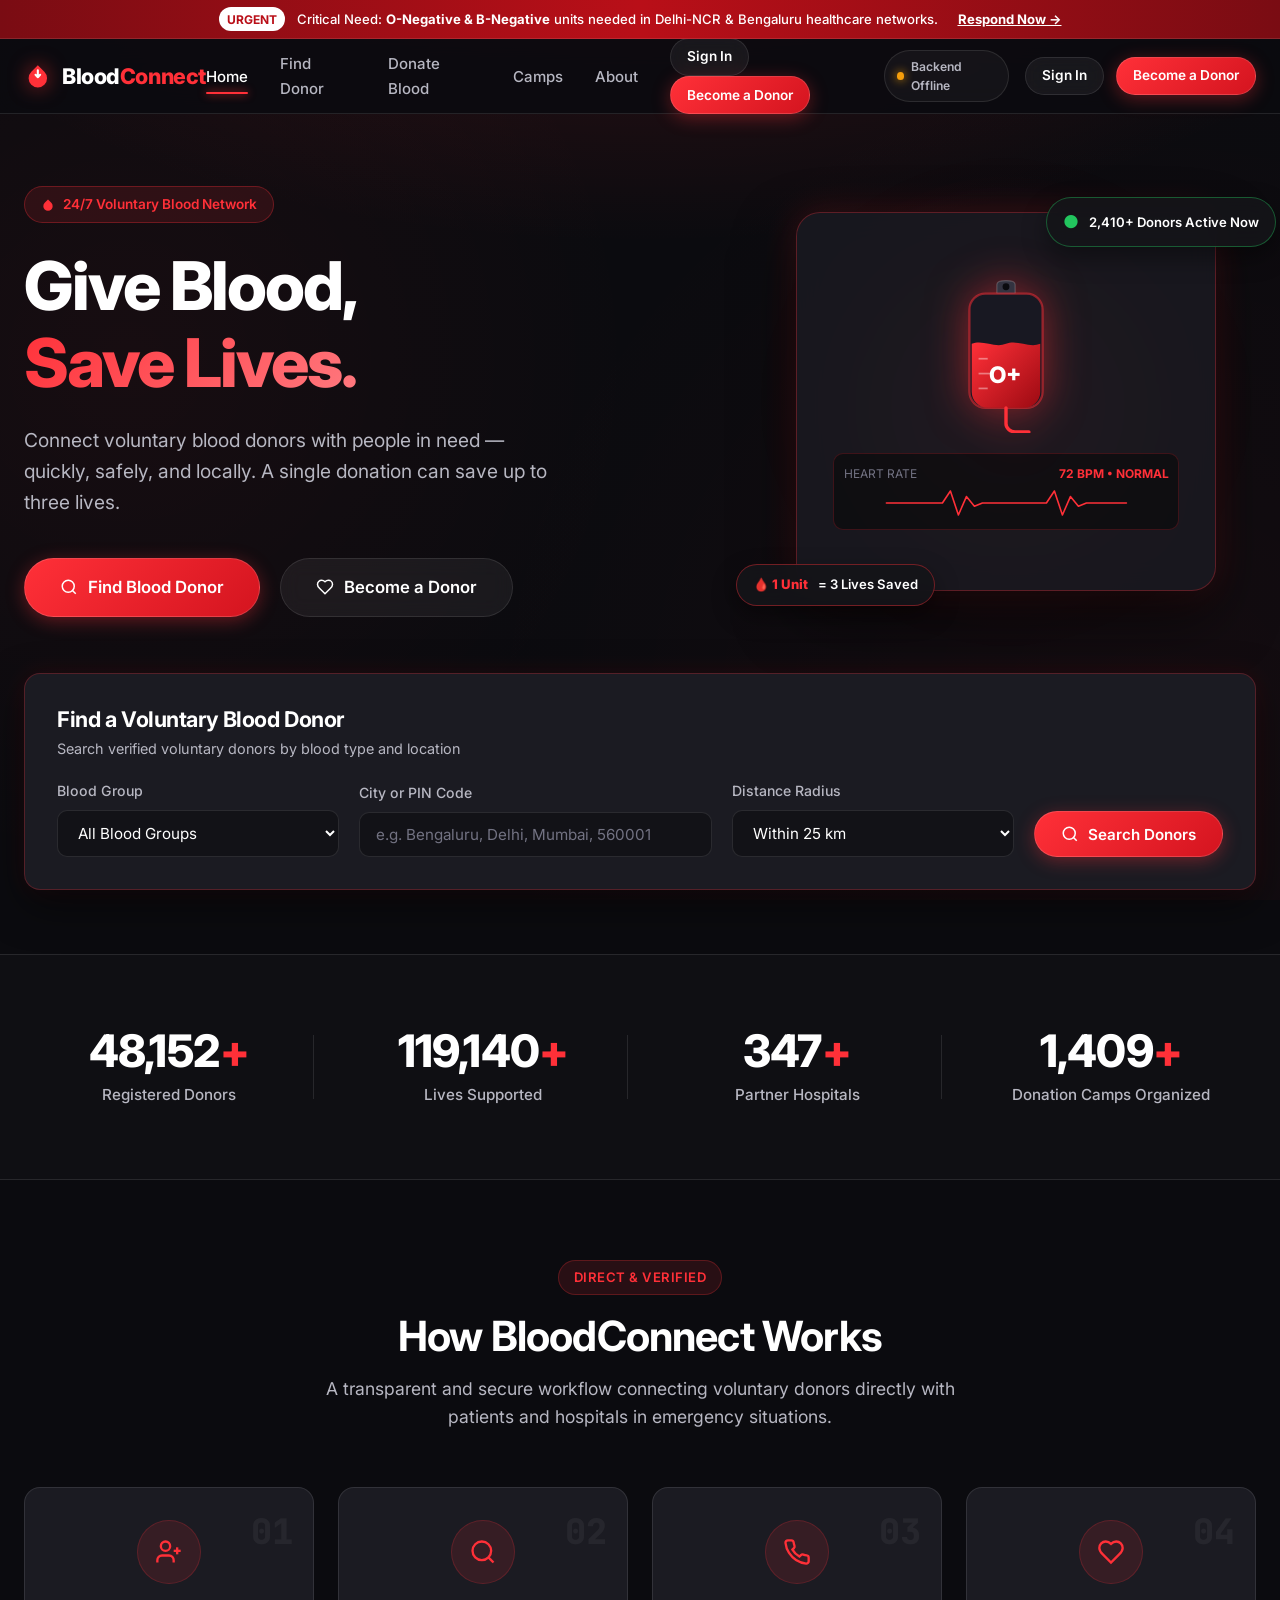
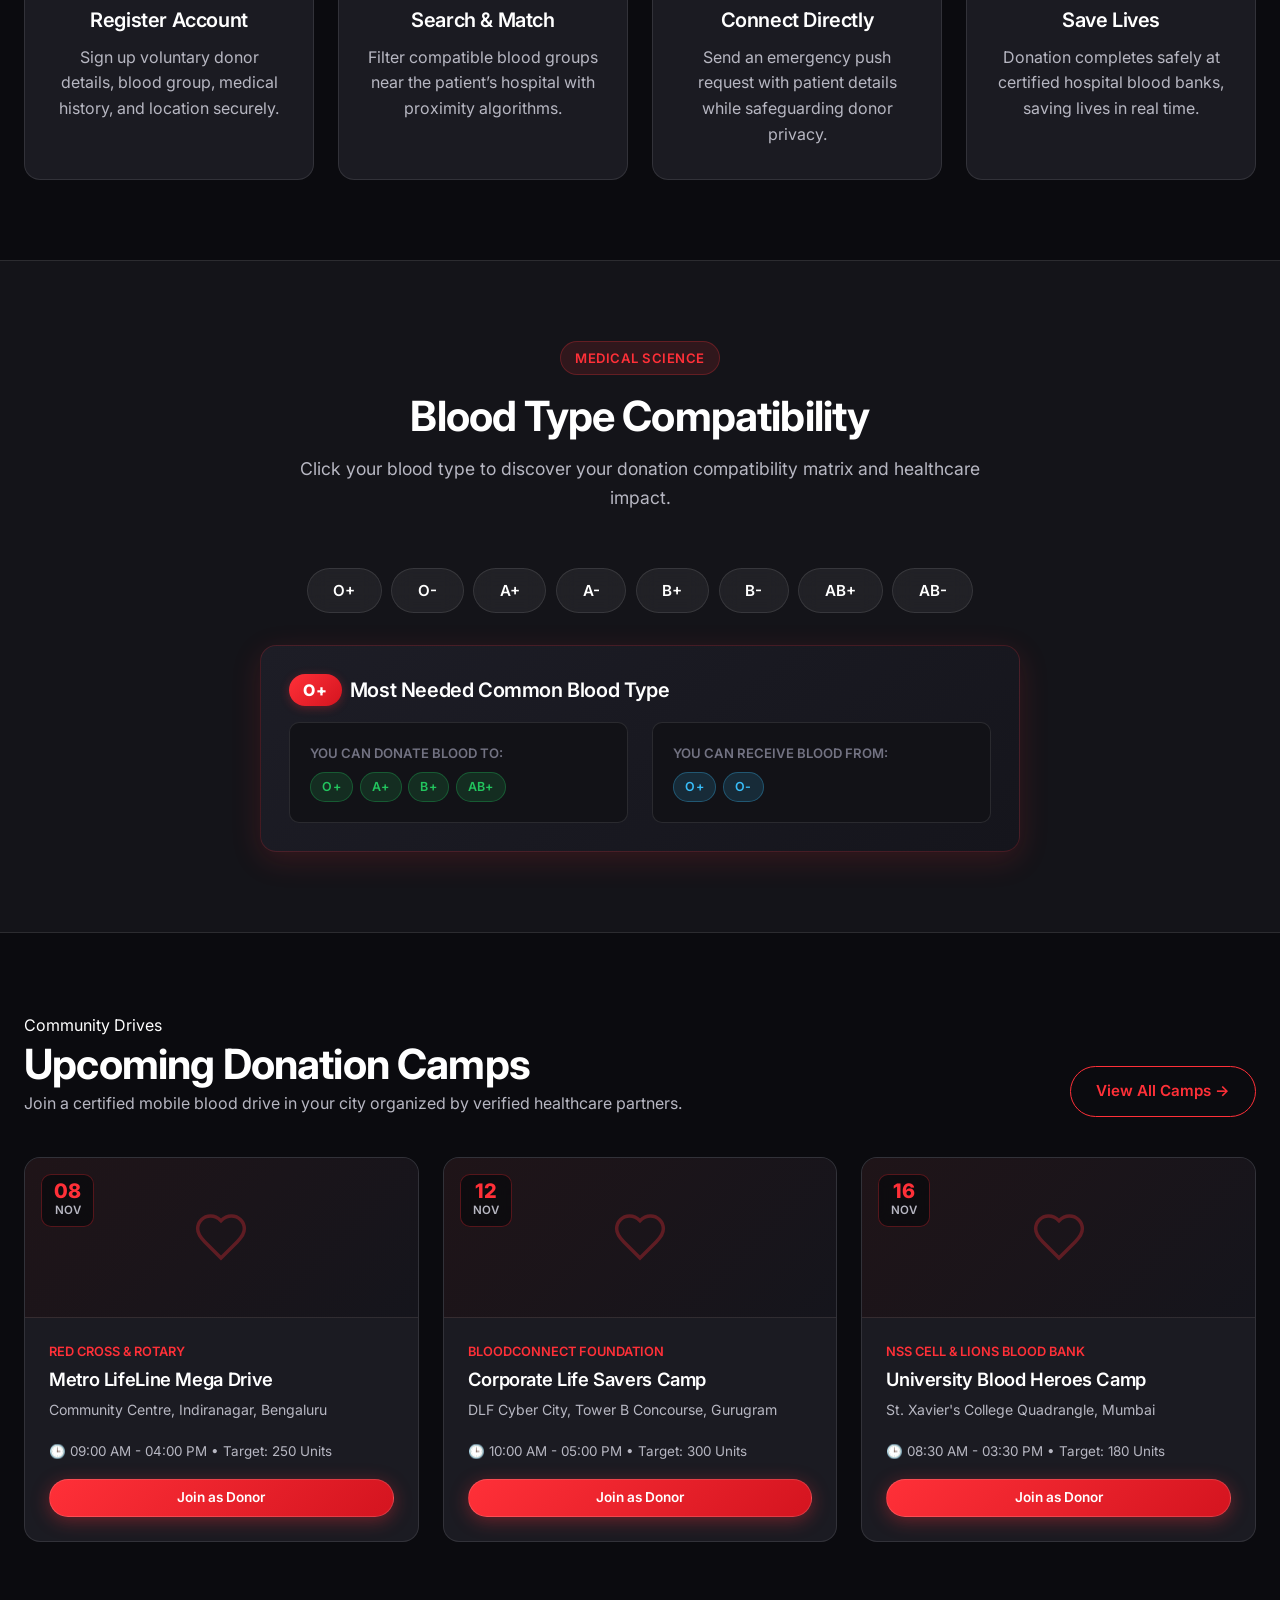
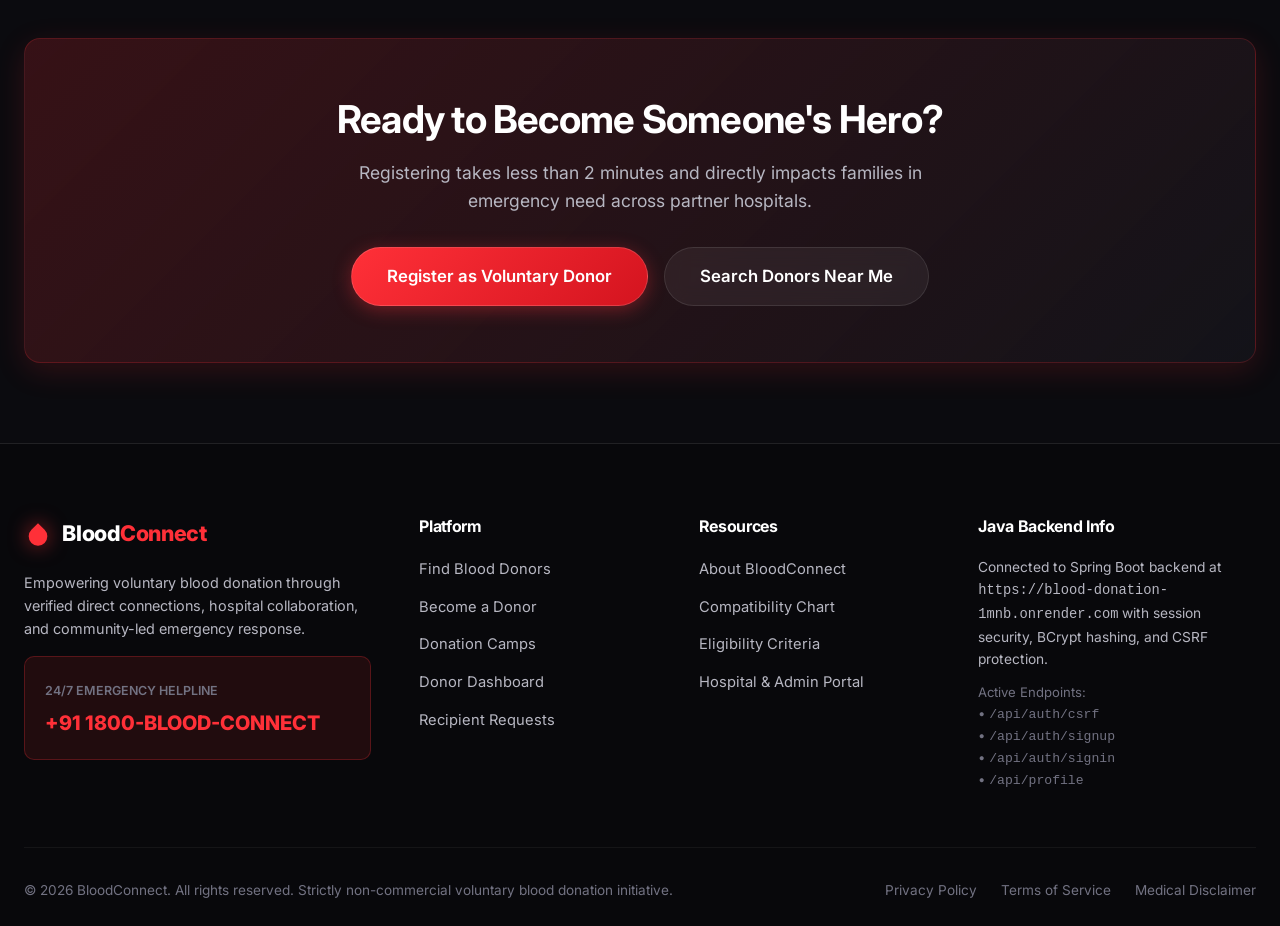
==== commit 5c1174b5: "connected backend" ====
--- a/frontend/index.html
+++ b/frontend/index.html
@@ -448,7 +448,7 @@
         <div class="footer-col">
           <h5>Java Backend Info</h5>
           <p style="font-size:0.86rem; color:var(--text-secondary); margin-bottom:0.75rem;">
-            Connected to Spring Boot backend at <code>http://localhost:8080</code> with session security, BCrypt hashing, and CSRF protection.
+            Connected to Spring Boot backend at <code>https://blood-donation-1mnb.onrender.com</code> with session security, BCrypt hashing, and CSRF protection.
           </p>
           <div style="font-size:0.82rem; color:var(--text-muted);">
             Active Endpoints:<br>
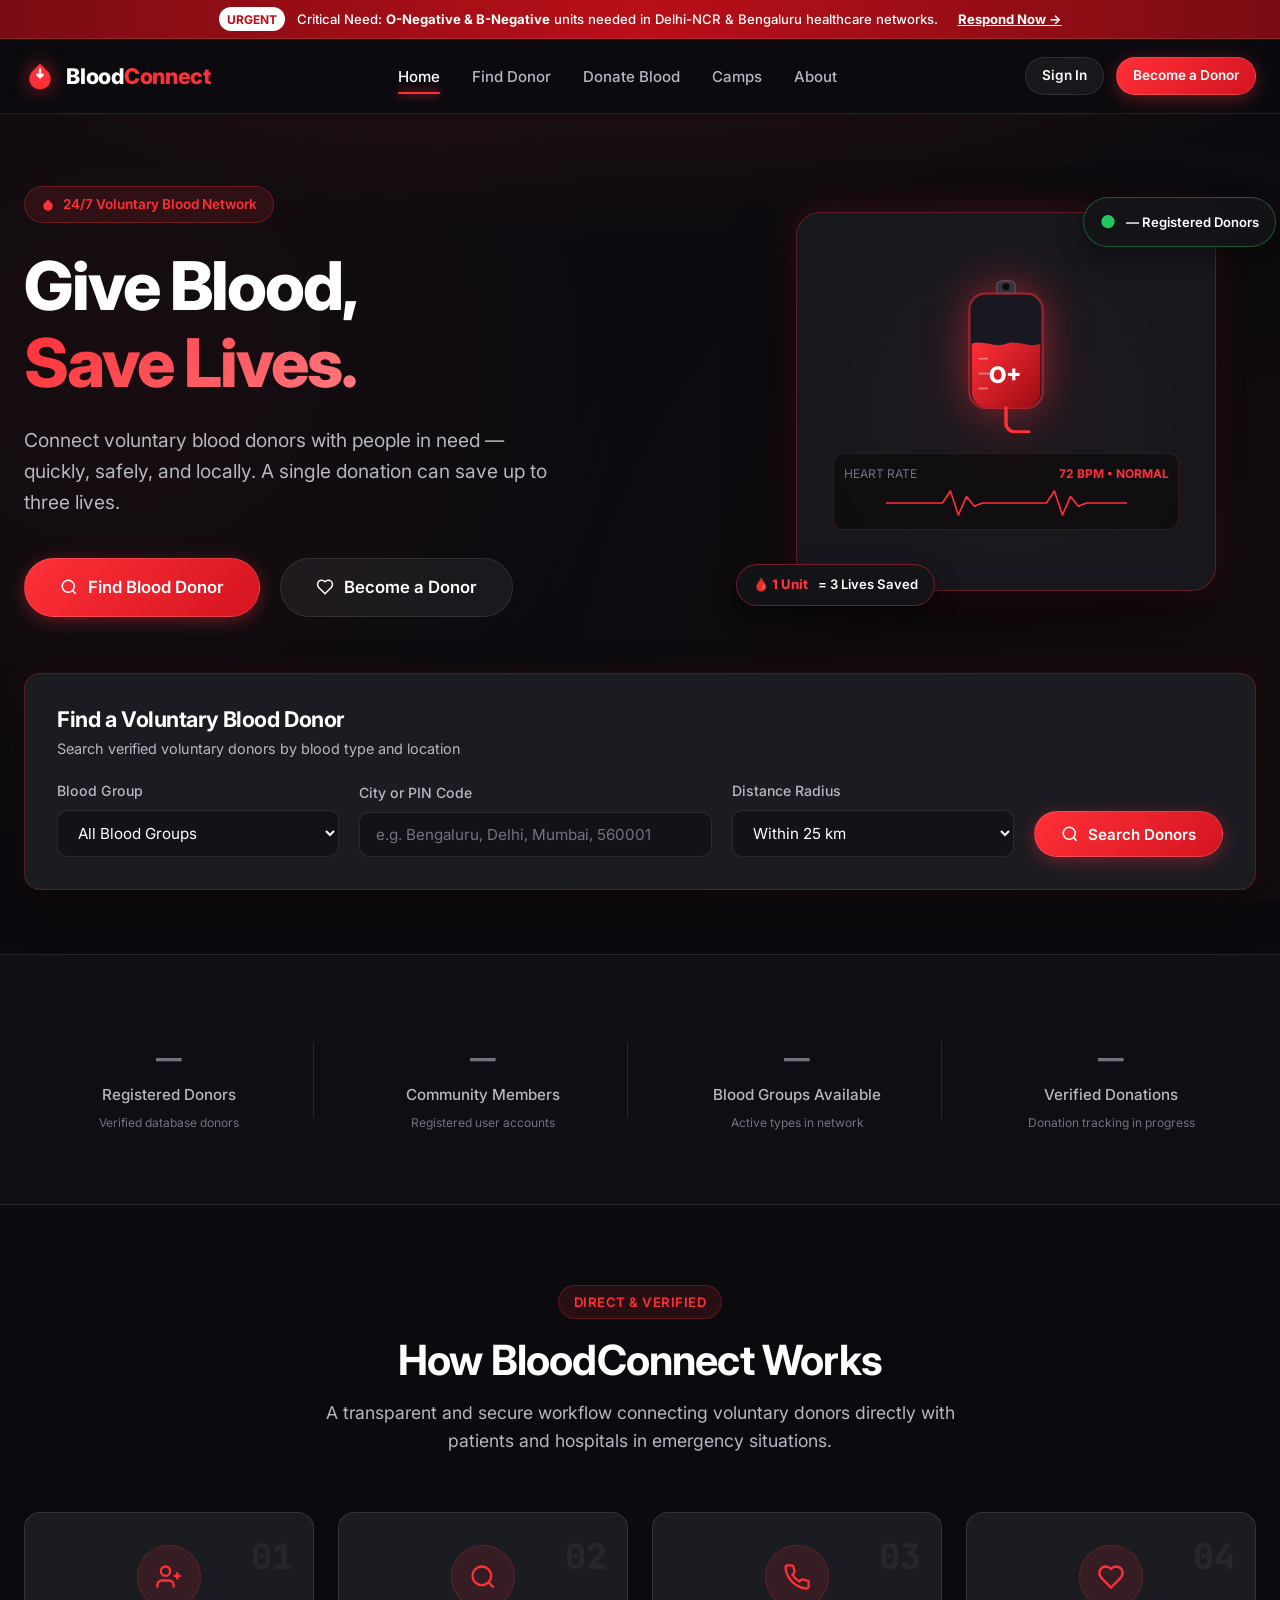
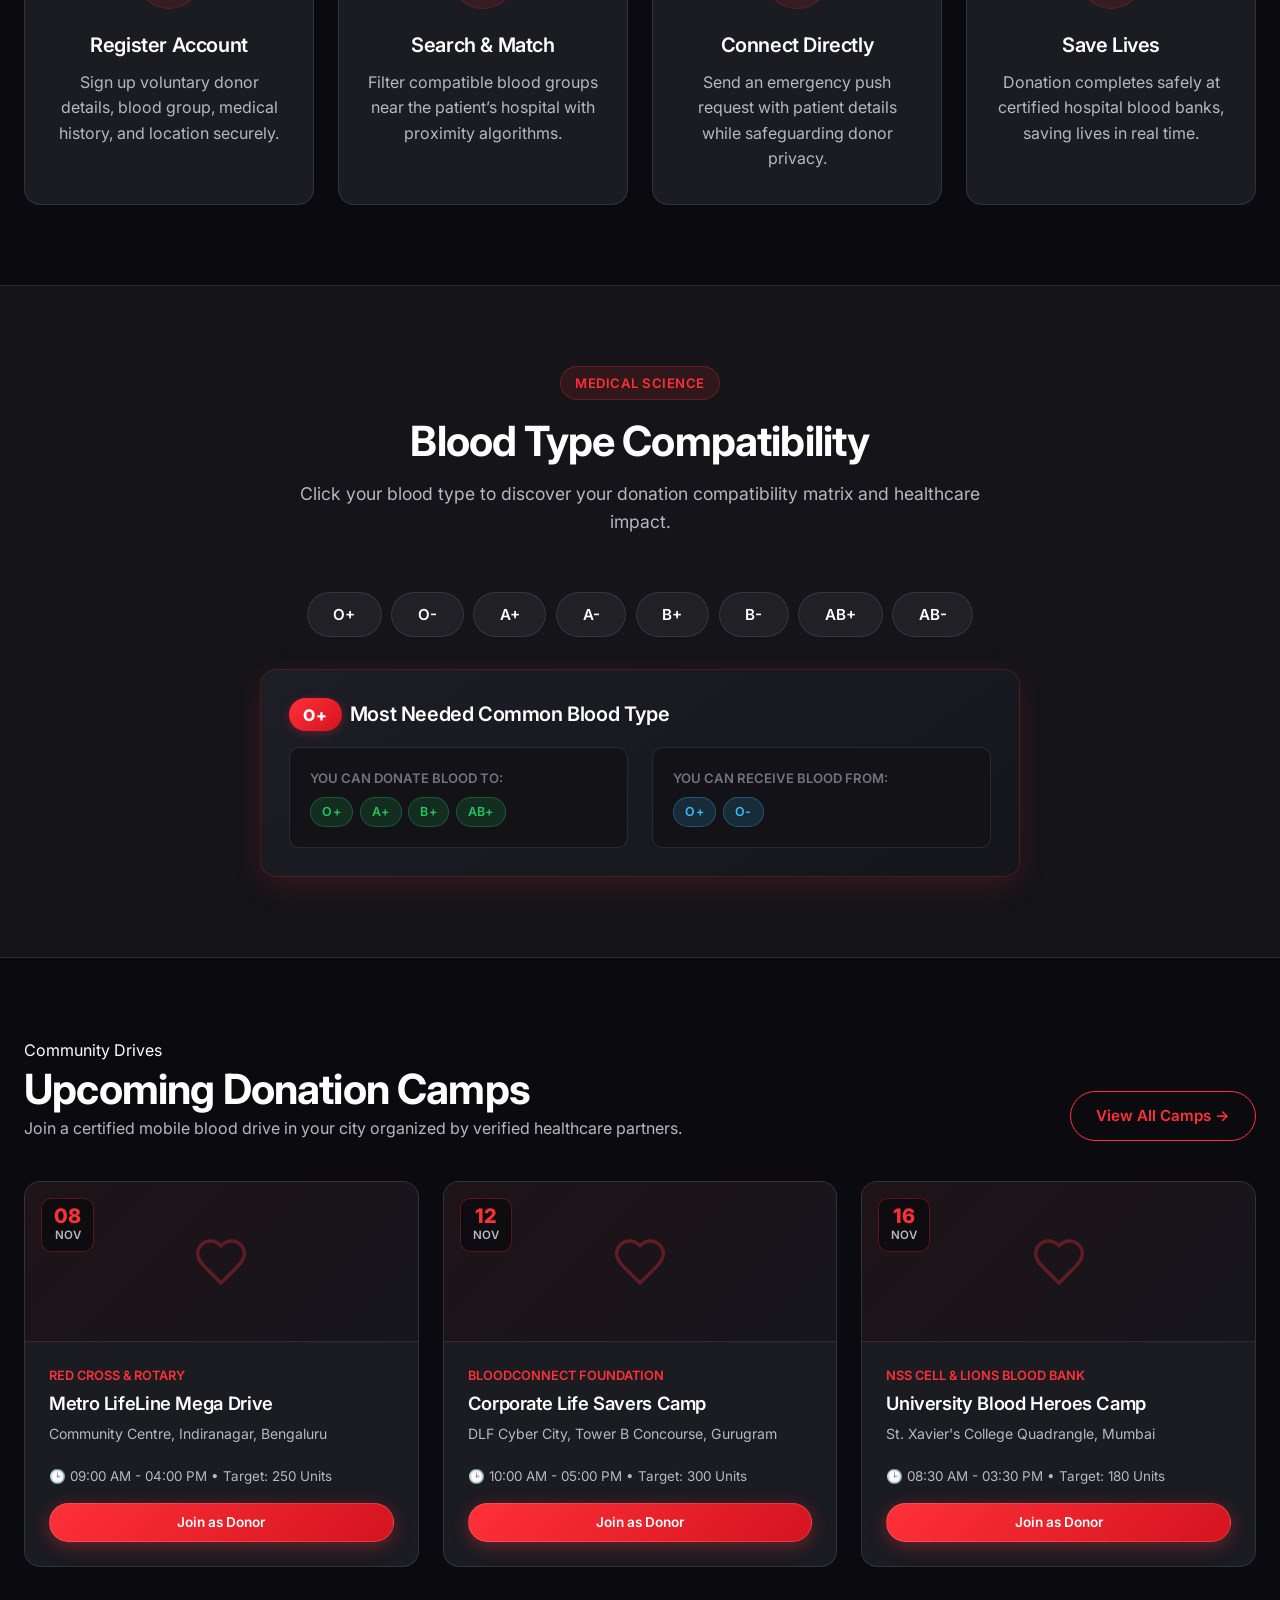
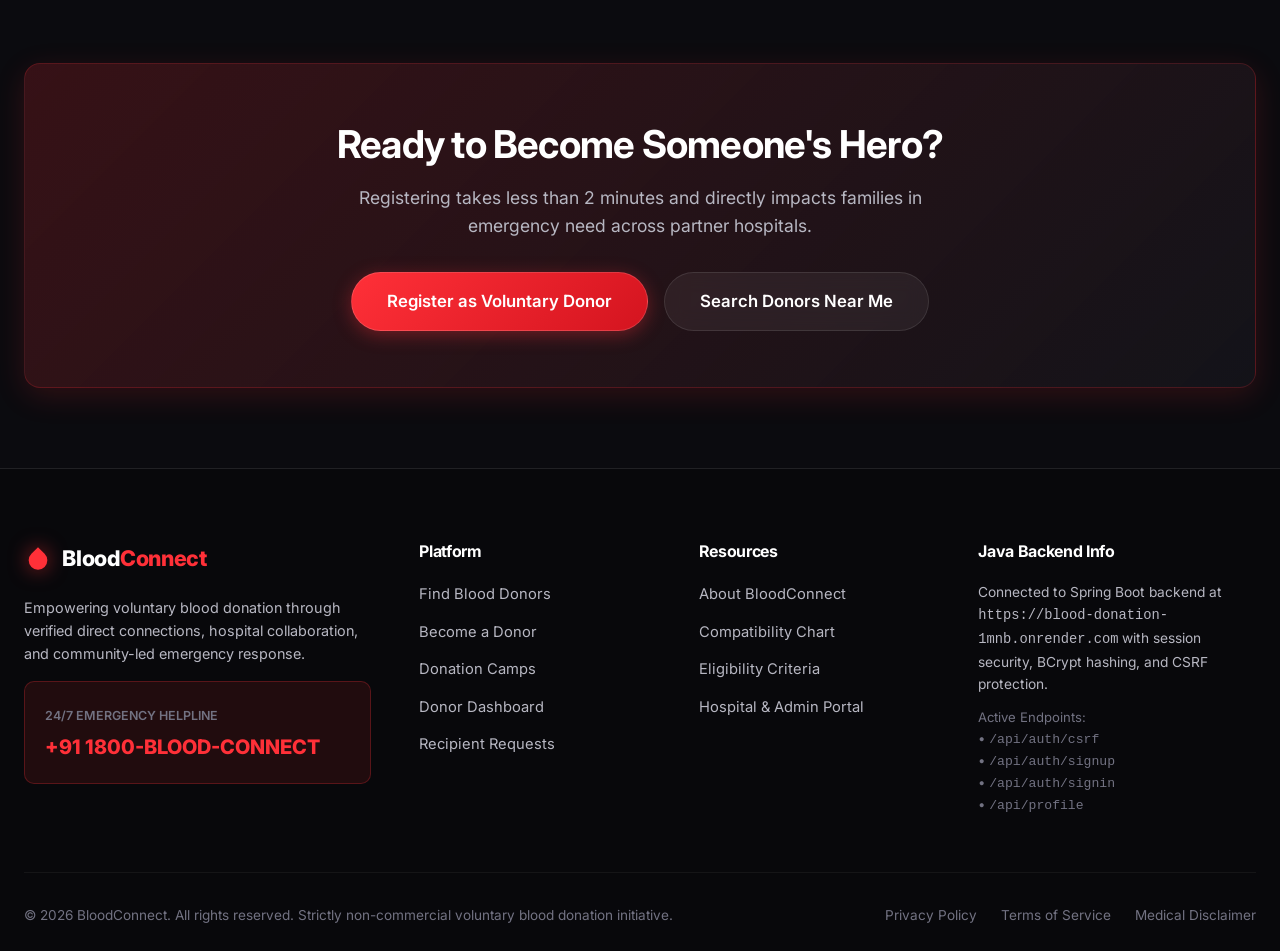
==== commit f30d3c5f: "ui fixes" ====
--- a/frontend/index.html
+++ b/frontend/index.html
@@ -34,16 +34,9 @@
         <li><a href="register.html" class="nav-link">Donate Blood</a></li>
         <li><a href="camps.html" class="nav-link">Camps</a></li>
         <li><a href="about.html" class="nav-link">About</a></li>
-        <li class="nav-actions-mobile" id="nav-mobile-auth-actions"></li>
       </ul>
 
       <div class="nav-actions">
-        <!-- Live Spring Boot Backend Status Pill -->
-        <div class="backend-status-pill" id="backend-status-indicator" title="Spring Boot Backend Status">
-          <span class="backend-status-dot offline"></span>
-          <span class="backend-status-text">Checking API...</span>
-        </div>
-
         <div id="nav-auth-actions" style="display:flex; align-items:center; gap:0.75rem;">
           <a href="login.html" class="btn btn-secondary btn-sm">Sign In</a>
           <a href="register.html" class="btn btn-primary btn-sm">Become a Donor</a>
@@ -94,7 +87,7 @@
           
           <div class="floating-pill pill-top-right">
             <span style="color:var(--success); font-size:1.1rem;">●</span>
-            <span>2,410+ Donors Active Now</span>
+            <span id="hero-donor-pill"><span id="hero-donor-count">···</span> Registered Donors</span>
           </div>
 
           <div class="hero-illustration-card">
@@ -192,25 +185,29 @@
     </div>
   </div>
 
-  <!-- Statistics Section -->
+  <!-- Statistics Section (Real aggregated counts from Spring Boot database API) -->
   <section class="stats-section section" style="margin-top:4rem;">
     <div class="container">
       <div class="grid grid-4">
         <div class="stat-card">
-          <div class="stat-number" data-target="48500" data-suffix="+">0</div>
+          <div class="stat-number" id="stat-registered-donors"><span class="loading-pulse">···</span></div>
           <div class="stat-label">Registered Donors</div>
+          <small class="stat-subtext" style="color:var(--text-muted); font-size:0.75rem; display:block; margin-top:0.35rem;">Verified database donors</small>
         </div>
         <div class="stat-card">
-          <div class="stat-number" data-target="120000" data-suffix="+">0</div>
-          <div class="stat-label">Lives Supported</div>
+          <div class="stat-number" id="stat-total-users"><span class="loading-pulse">···</span></div>
+          <div class="stat-label">Community Members</div>
+          <small class="stat-subtext" style="color:var(--text-muted); font-size:0.75rem; display:block; margin-top:0.35rem;">Registered user accounts</small>
         </div>
         <div class="stat-card">
-          <div class="stat-number" data-target="350" data-suffix="+">0</div>
-          <div class="stat-label">Partner Hospitals</div>
+          <div class="stat-number" id="stat-blood-groups"><span class="loading-pulse">···</span></div>
+          <div class="stat-label">Blood Groups Available</div>
+          <small class="stat-subtext" style="color:var(--text-muted); font-size:0.75rem; display:block; margin-top:0.35rem;">Active types in network</small>
         </div>
         <div class="stat-card">
-          <div class="stat-number" data-target="1420" data-suffix="+">0</div>
-          <div class="stat-label">Donation Camps Organized</div>
+          <div class="stat-number" id="stat-donations"><span class="loading-pulse">···</span></div>
+          <div class="stat-label">Verified Donations</div>
+          <small class="stat-subtext" style="color:var(--text-muted); font-size:0.75rem; display:block; margin-top:0.35rem;">Donation tracking in progress</small>
         </div>
       </div>
     </div>
--- a/frontend/css/components.css
+++ b/frontend/css/components.css
@@ -249,15 +249,13 @@
     display: flex;
   }
   .nav-link { width: 100%; font-size: 1.05rem; }
-  .nav-actions { display: none; }
-  .nav-menu .nav-actions-mobile {
+  .nav-actions {
     display: flex;
-    flex-direction: column;
-    width: 100%;
-    gap: 0.75rem;
-    margin-top: 1rem;
-    padding-top: 1rem;
-    border-top: 1px solid var(--border-color);
+    align-items: center;
+    gap: 0.5rem;
+  }
+  .user-profile-btn span:not(.badge) {
+    display: none;
   }
 }
 
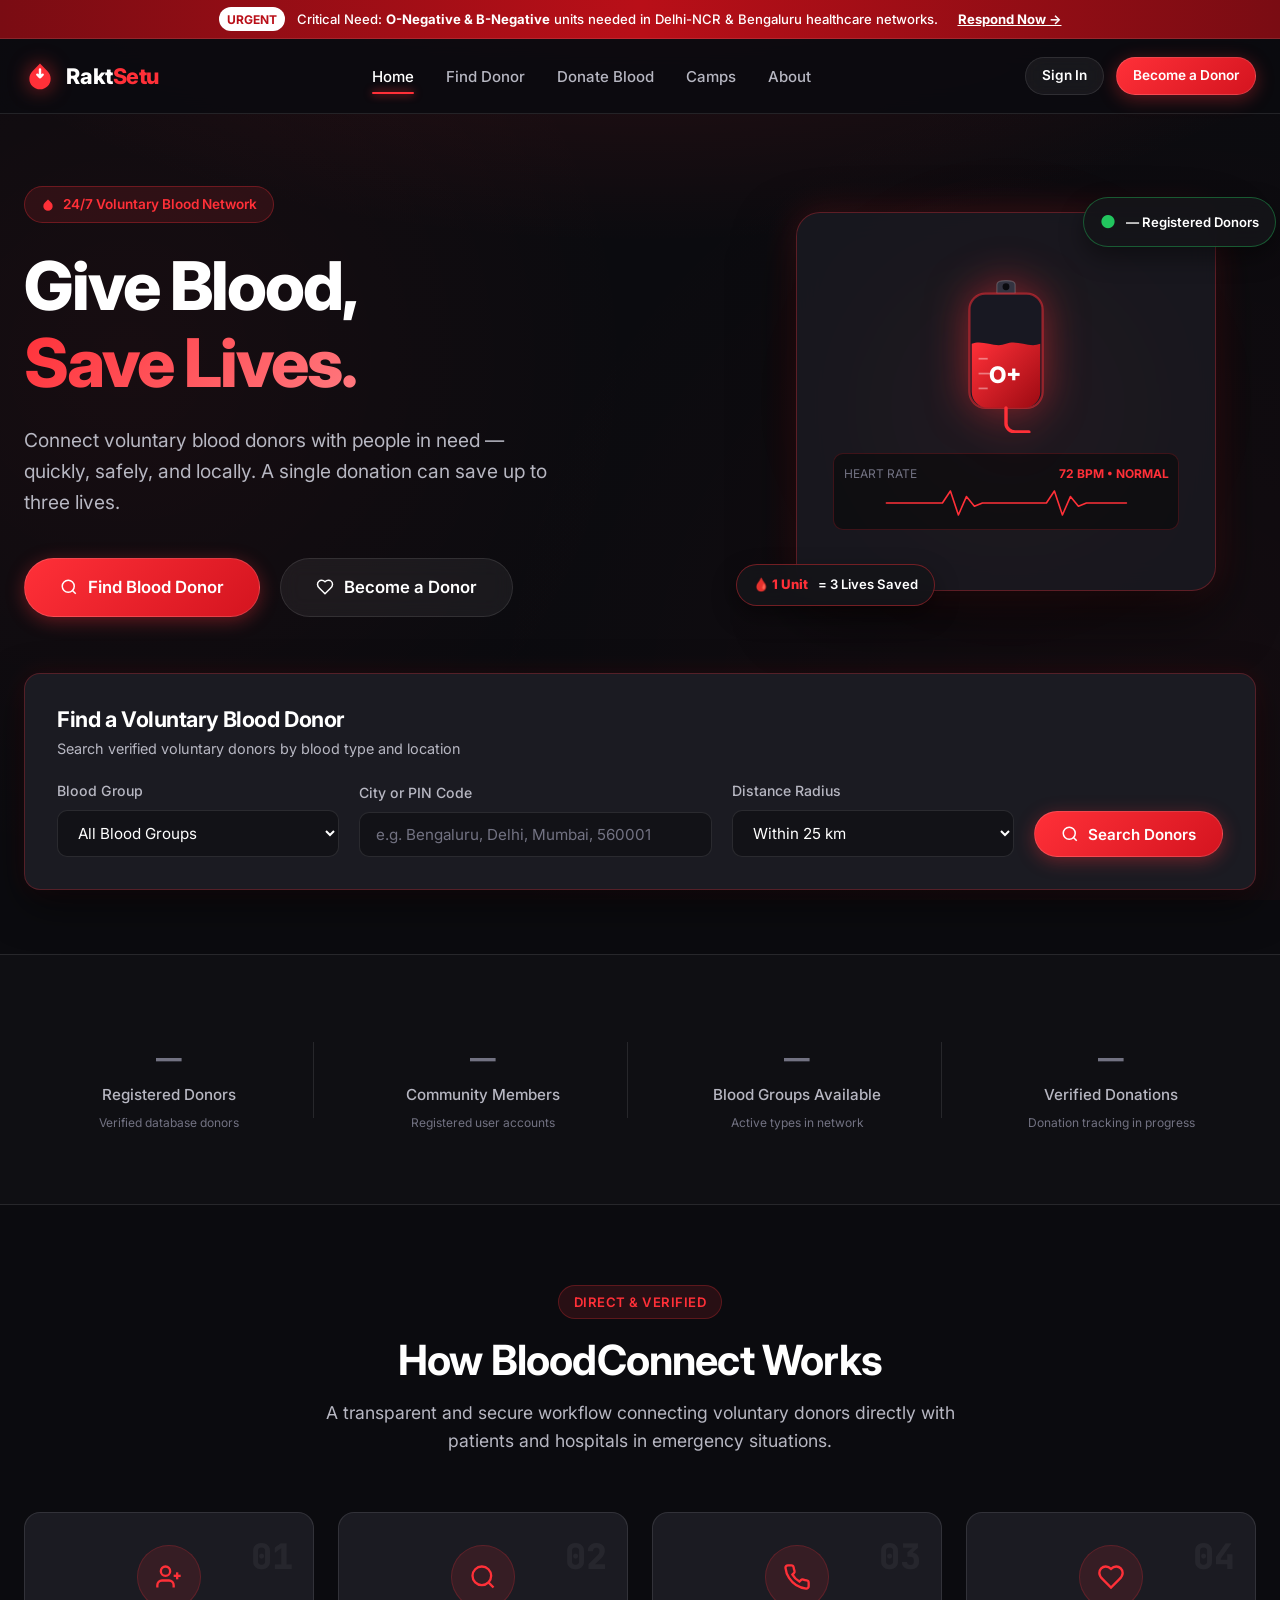
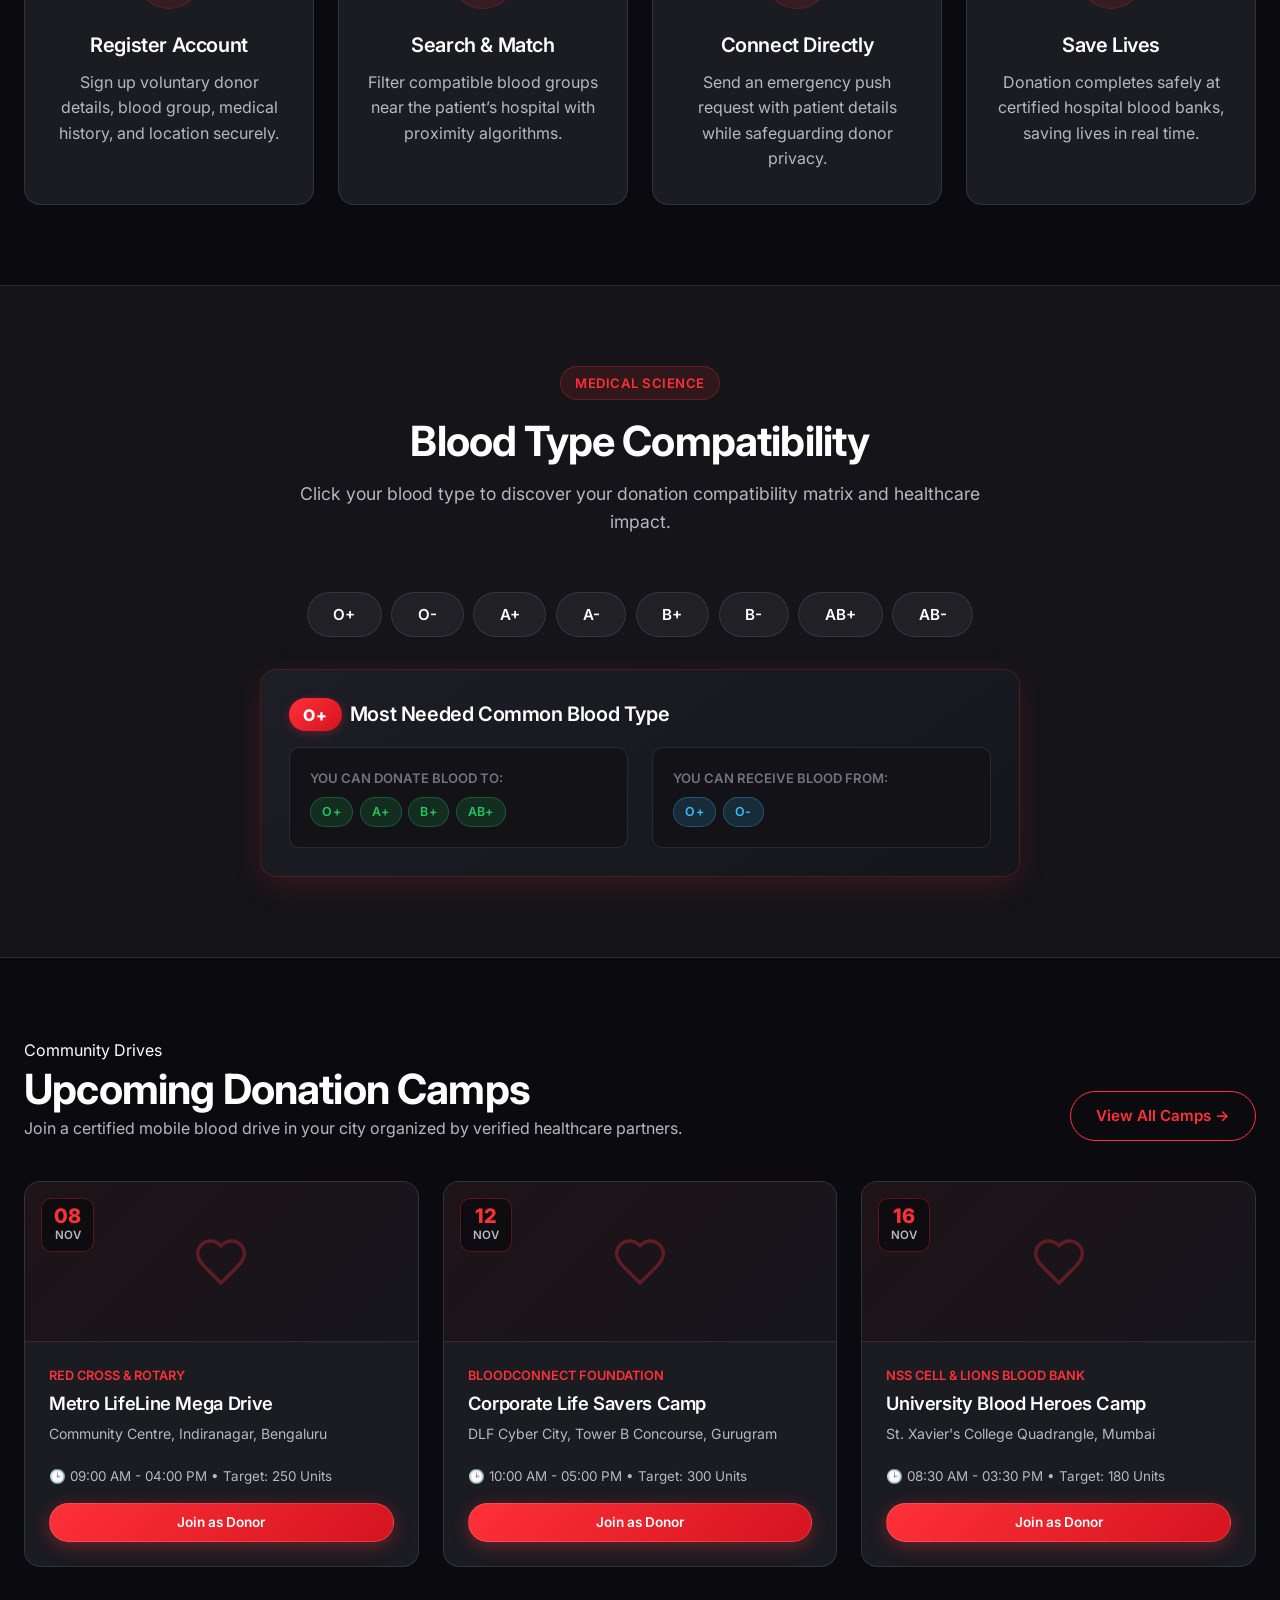
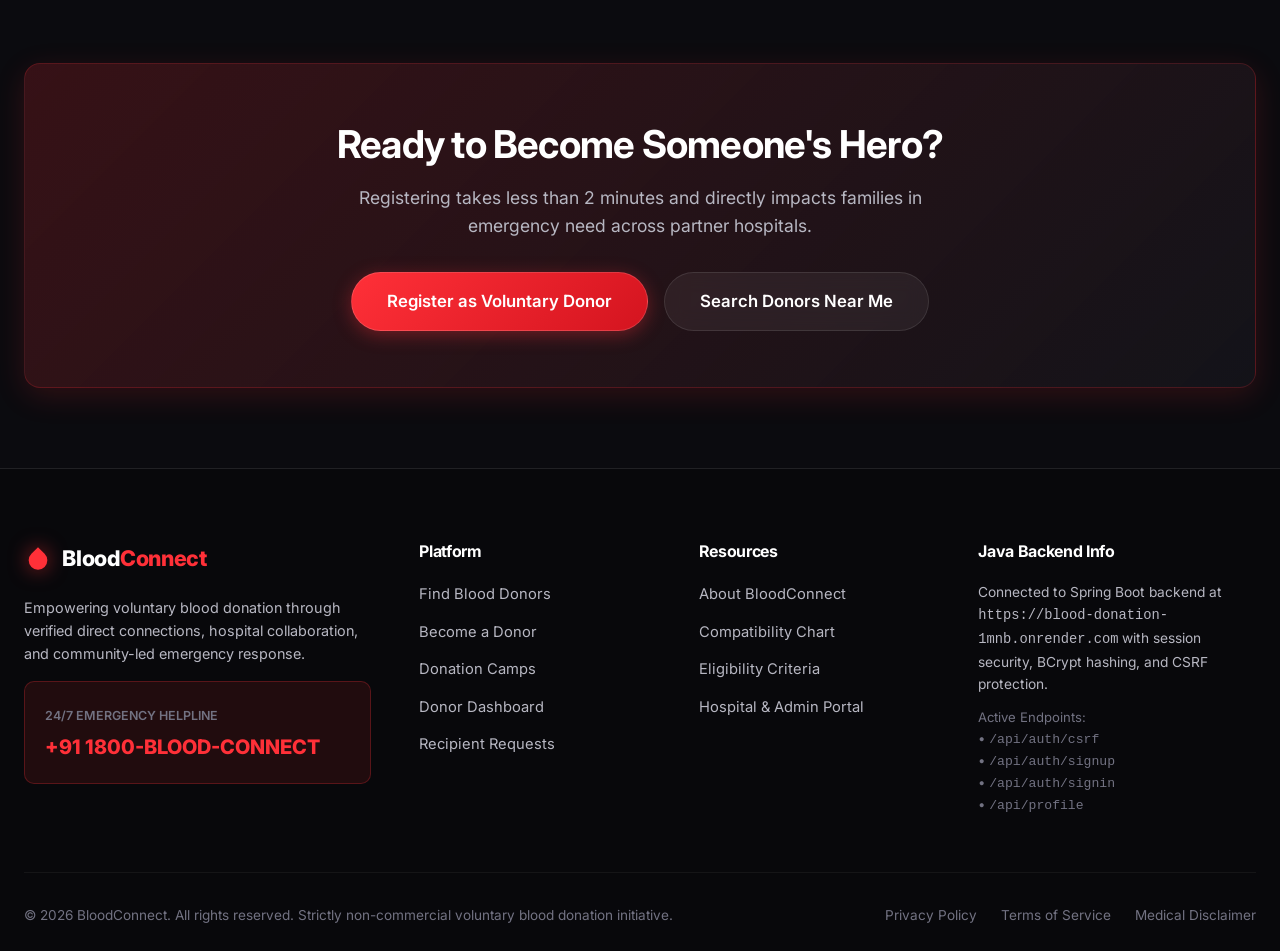
==== commit d5c8bb17: "Name change" ====
--- a/frontend/index.html
+++ b/frontend/index.html
@@ -3,7 +3,7 @@
 <head>
   <meta charset="UTF-8">
   <meta name="viewport" content="width=device-width, initial-scale=1.0">
-  <title>BloodConnect — Give Blood, Save Lives | Voluntary Blood Donation Platform</title>
+  <title>RaktSetu — Give Blood, Save Lives | Voluntary Blood Donation Platform</title>
   <link rel="stylesheet" href="css/style.css">
   <link rel="stylesheet" href="css/components.css">
   <link rel="icon" href="data:image/svg+xml,<svg xmlns='http://www.w3.org/2000/svg' viewBox='0 0 24 24' fill='%23FF3038'><path d='M12 2.69l5.66 5.66a8 8 0 1 1-11.31 0z'/></svg>">
@@ -25,7 +25,7 @@
           <path d="M12 2.69l5.66 5.66a8 8 0 1 1-11.31 0z" fill="#FF3038"/>
           <path d="M12 7v6m0 0l-2-2m2 2l2-2" stroke="#FFFFFF" stroke-width="1.8" stroke-linecap="round"/>
         </svg>
-        <span>Blood<span class="highlight">Connect</span></span>
+        <span>Rakt<span class="highlight">Setu</span></span>
       </a>
 
       <ul class="nav-menu">
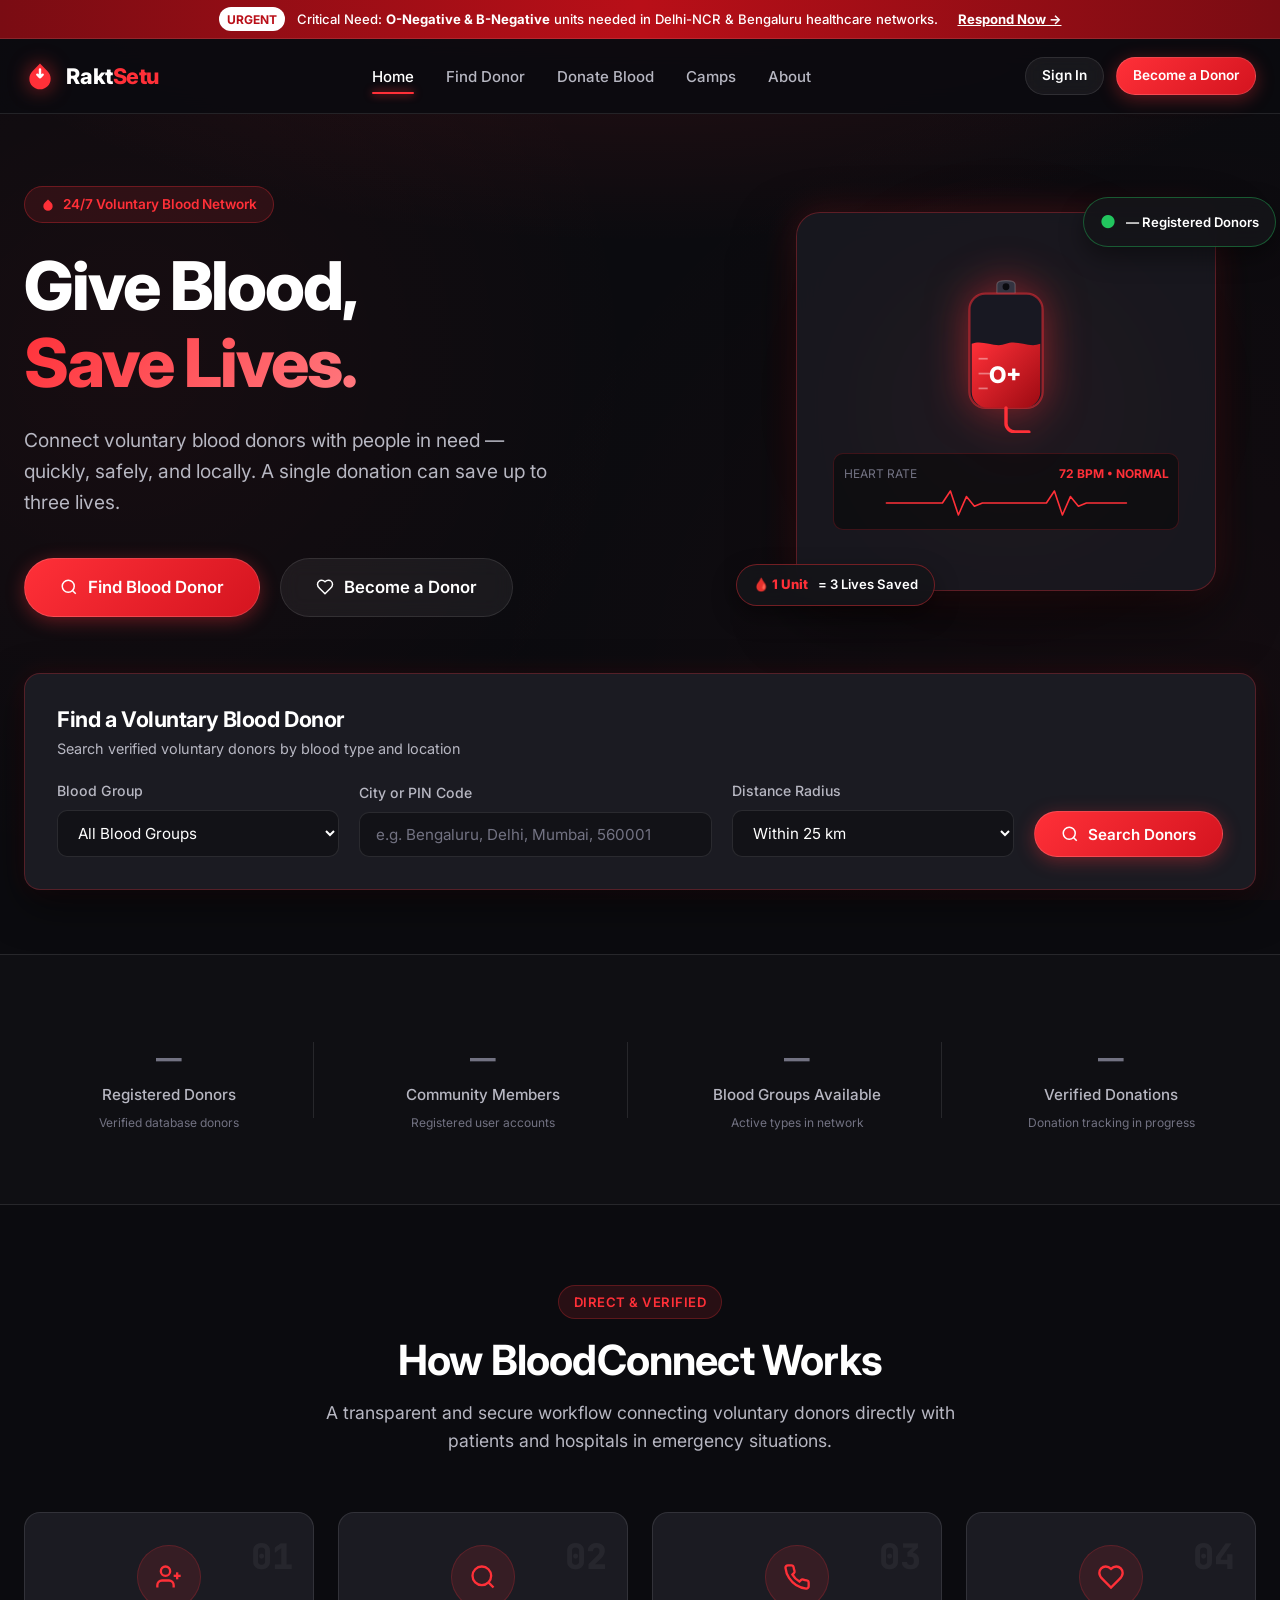
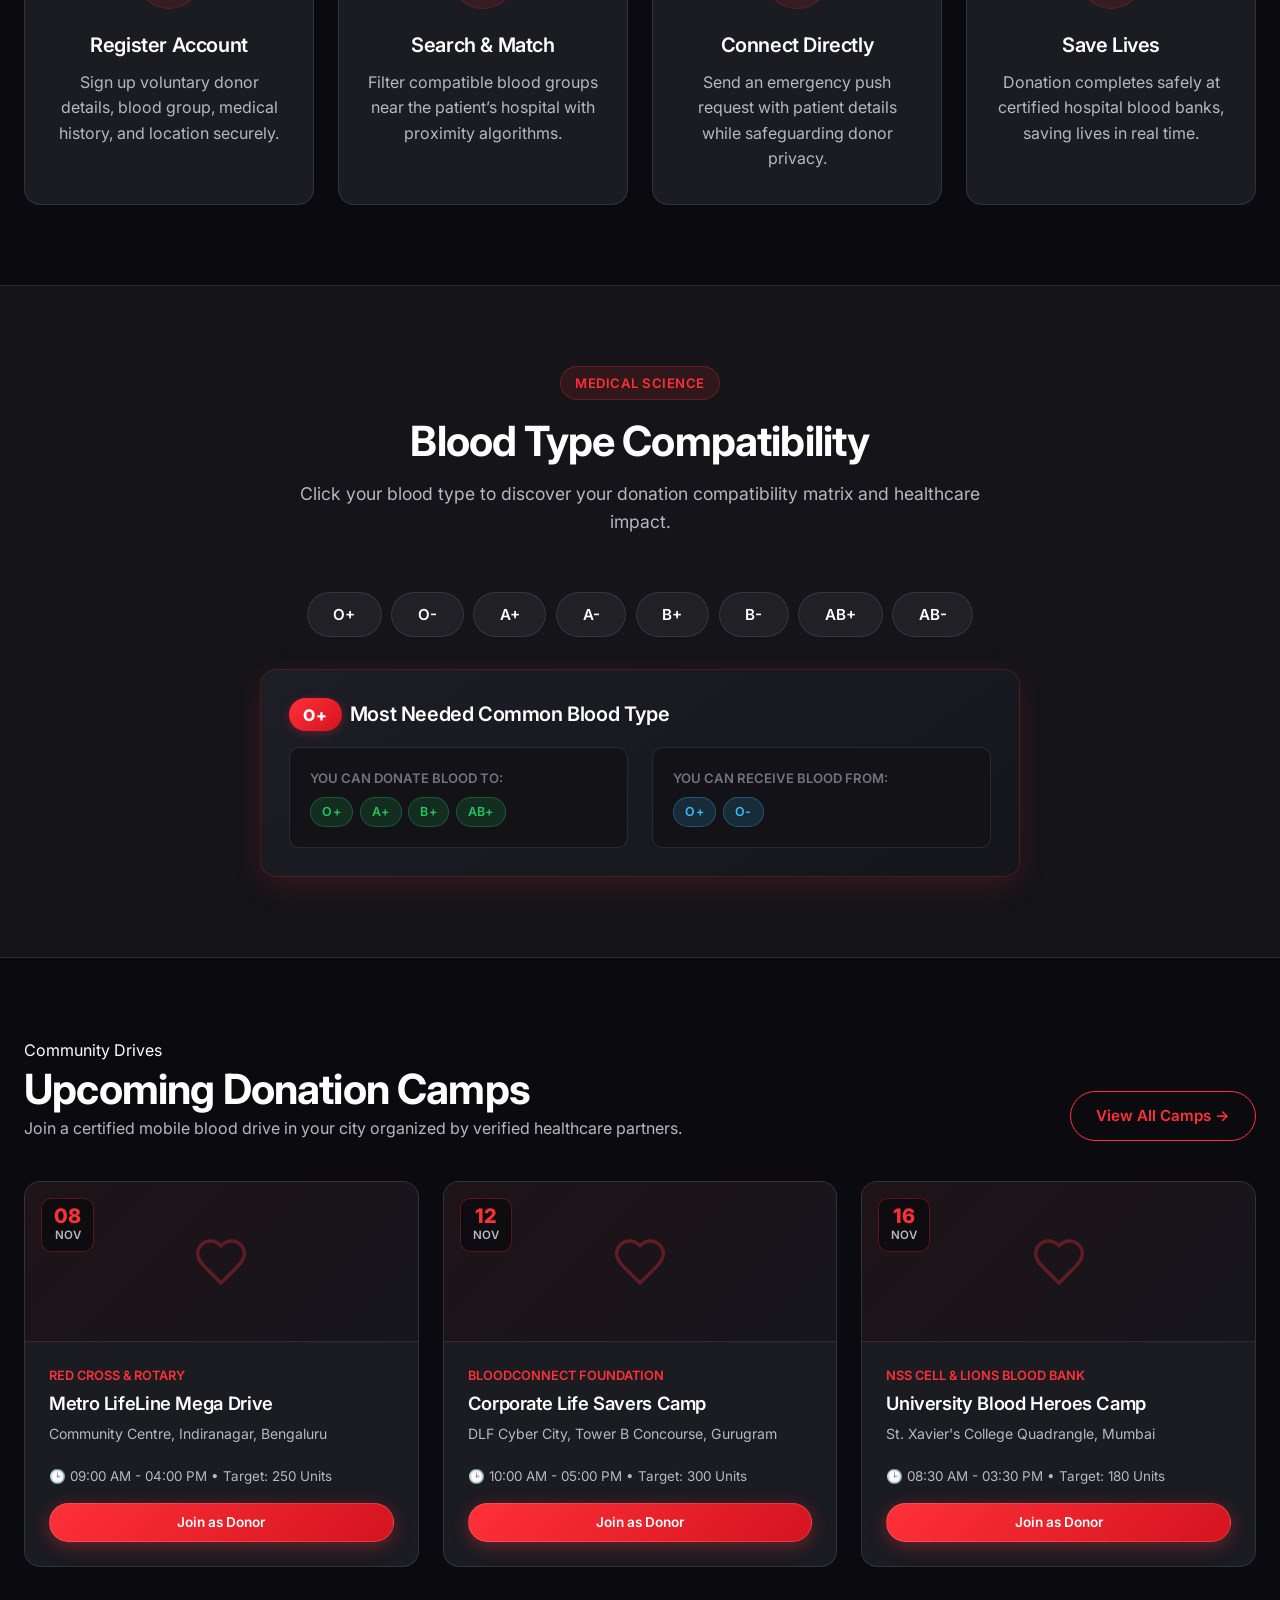
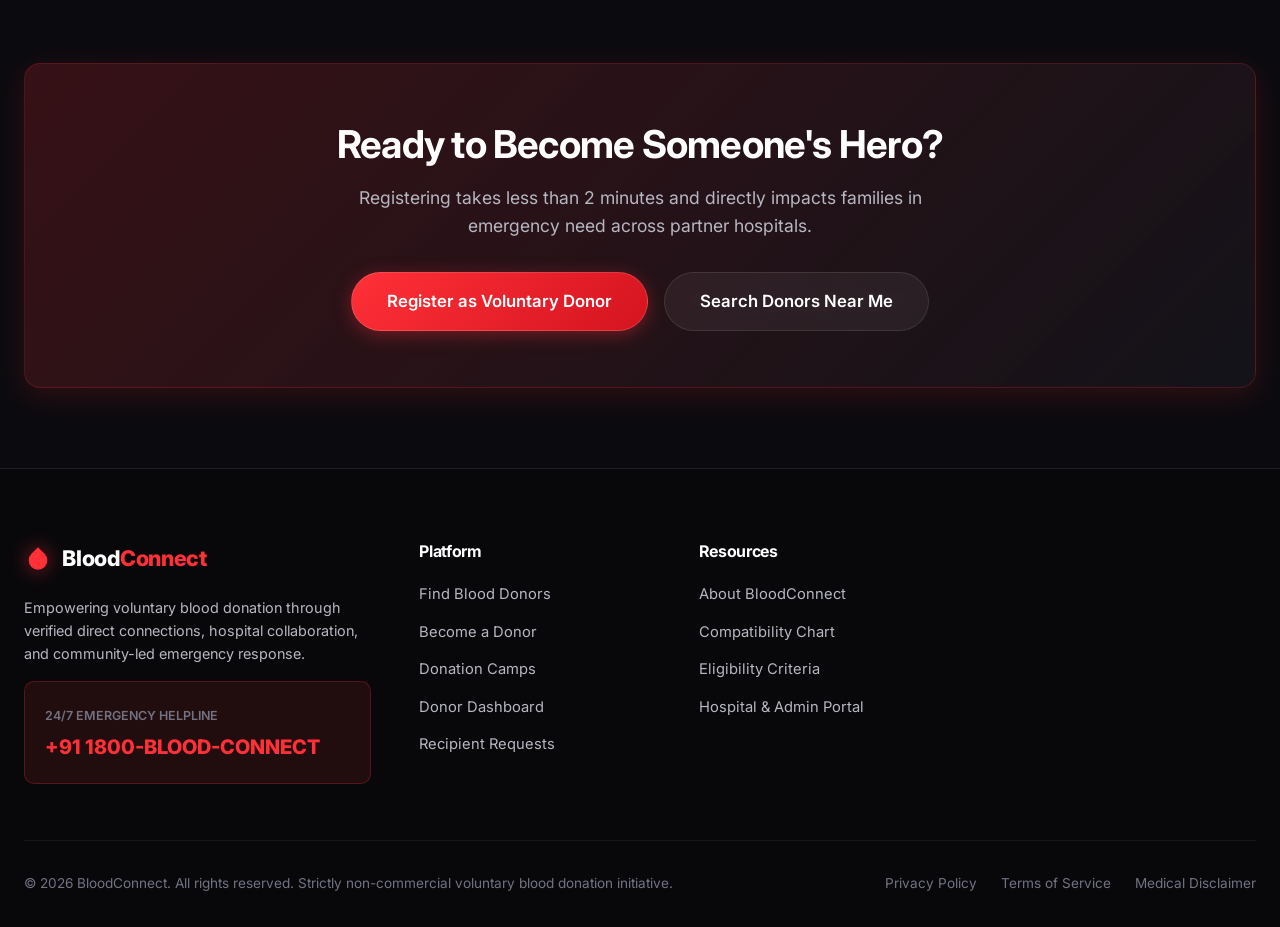
==== commit 8b9ce7e5: "footer fix" ====
--- a/frontend/index.html
+++ b/frontend/index.html
@@ -443,17 +443,7 @@
         </div>
 
         <div class="footer-col">
-          <h5>Java Backend Info</h5>
-          <p style="font-size:0.86rem; color:var(--text-secondary); margin-bottom:0.75rem;">
-            Connected to Spring Boot backend at <code>https://blood-donation-1mnb.onrender.com</code> with session security, BCrypt hashing, and CSRF protection.
-          </p>
-          <div style="font-size:0.82rem; color:var(--text-muted);">
-            Active Endpoints:<br>
-            • <code>/api/auth/csrf</code><br>
-            • <code>/api/auth/signup</code><br>
-            • <code>/api/auth/signin</code><br>
-            • <code>/api/profile</code>
-          </div>
+          
         </div>
       </div>
 
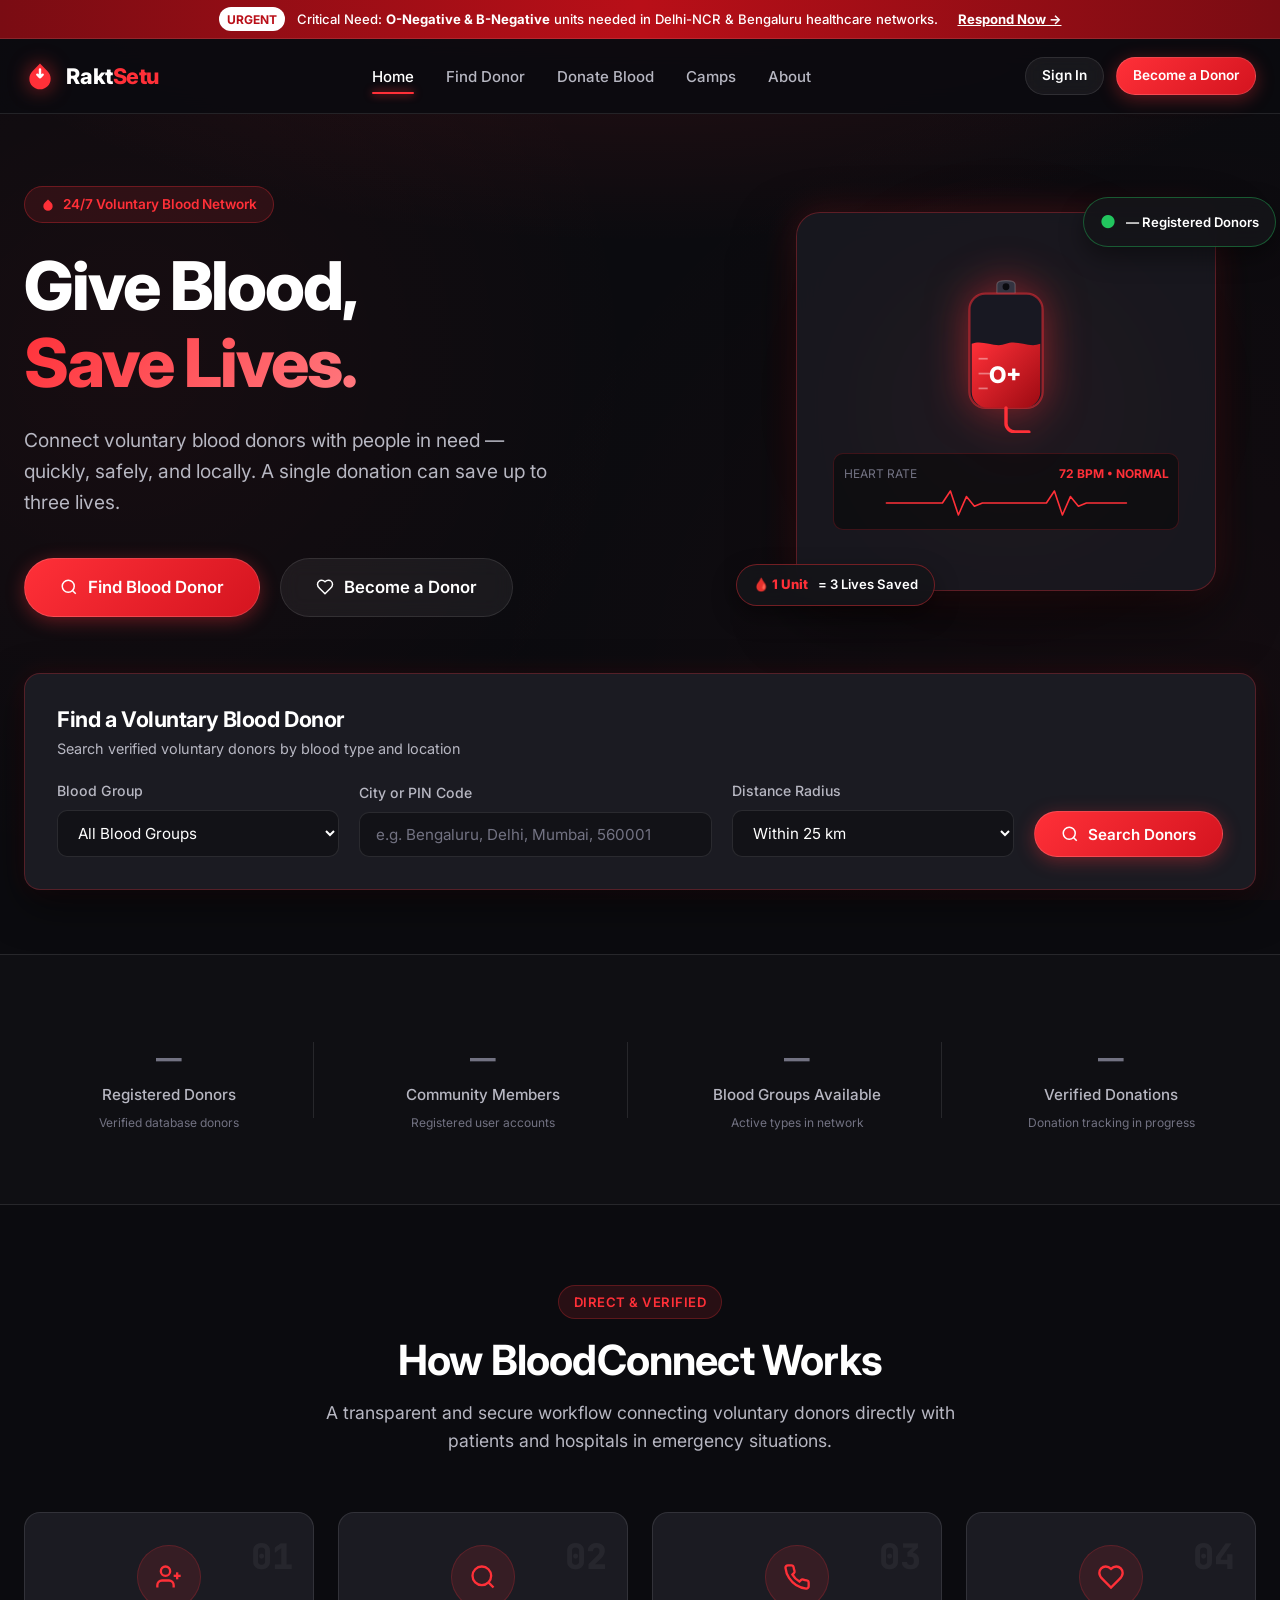
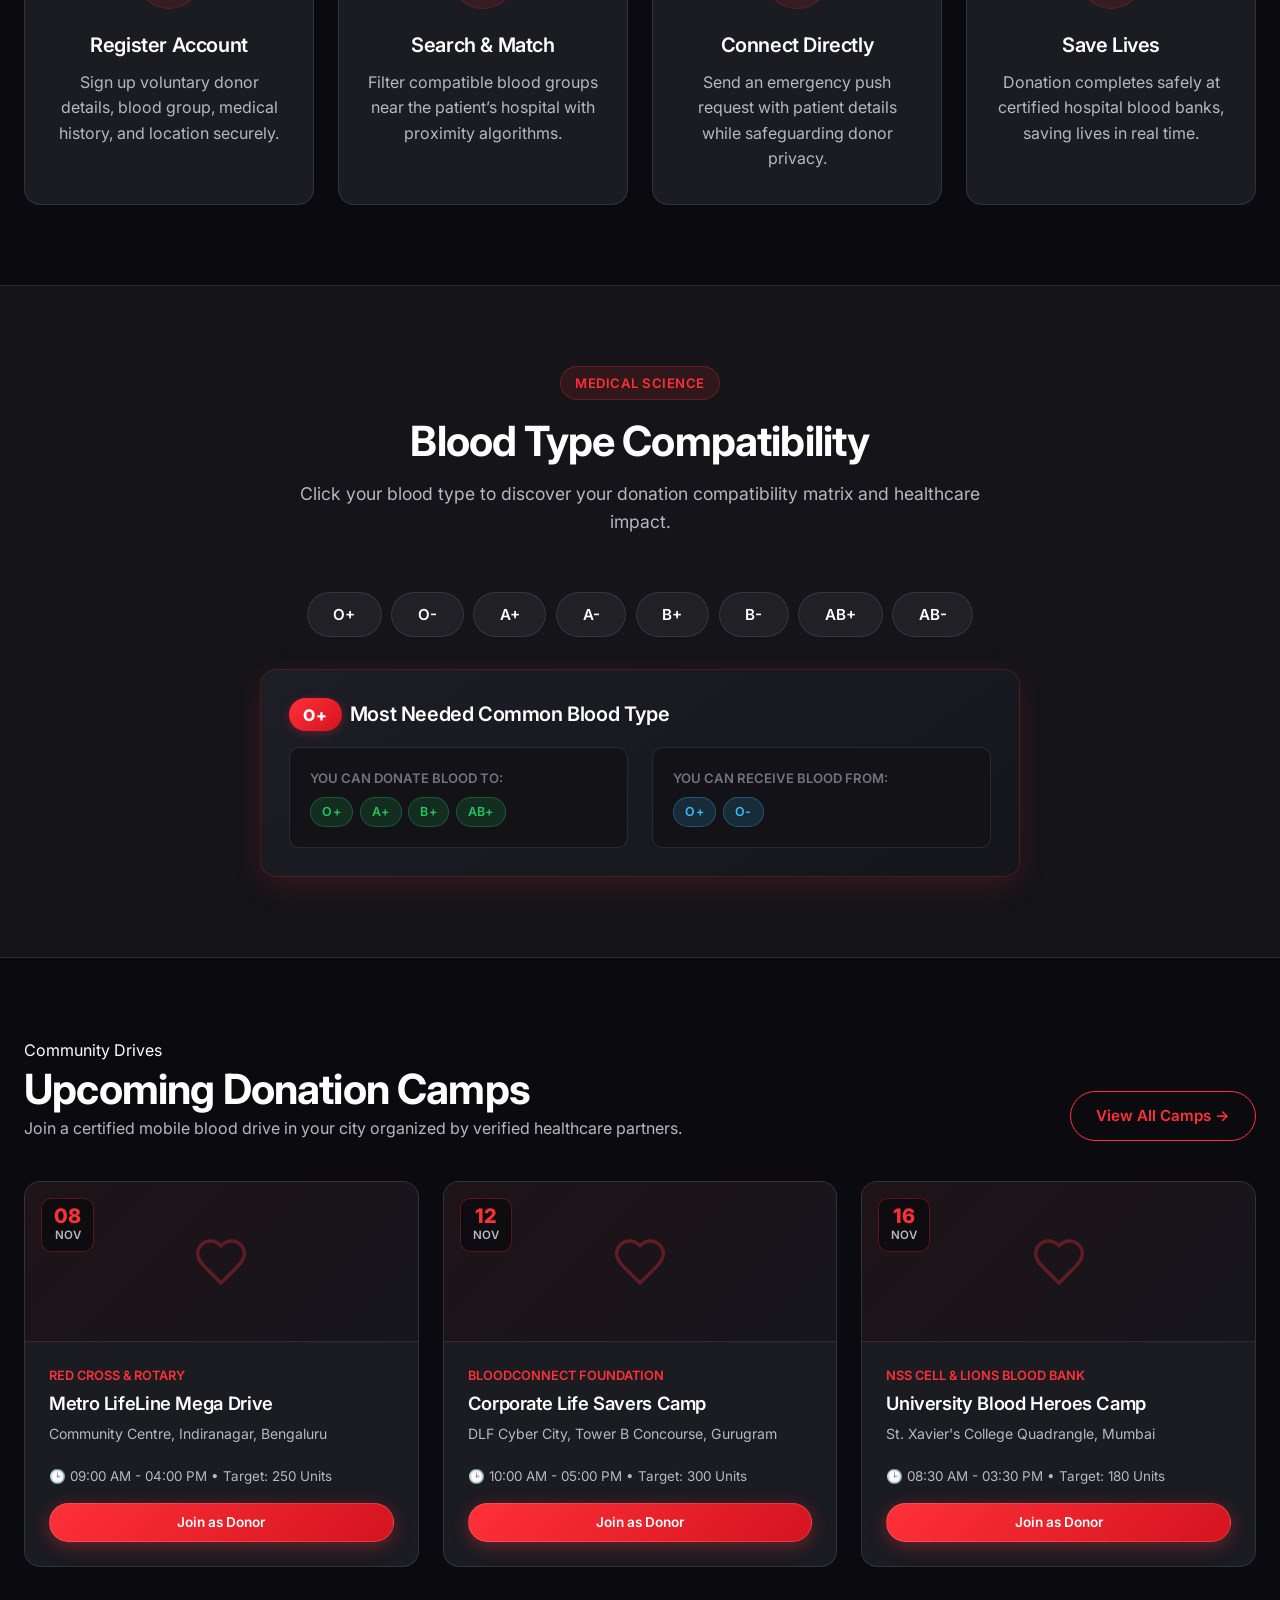
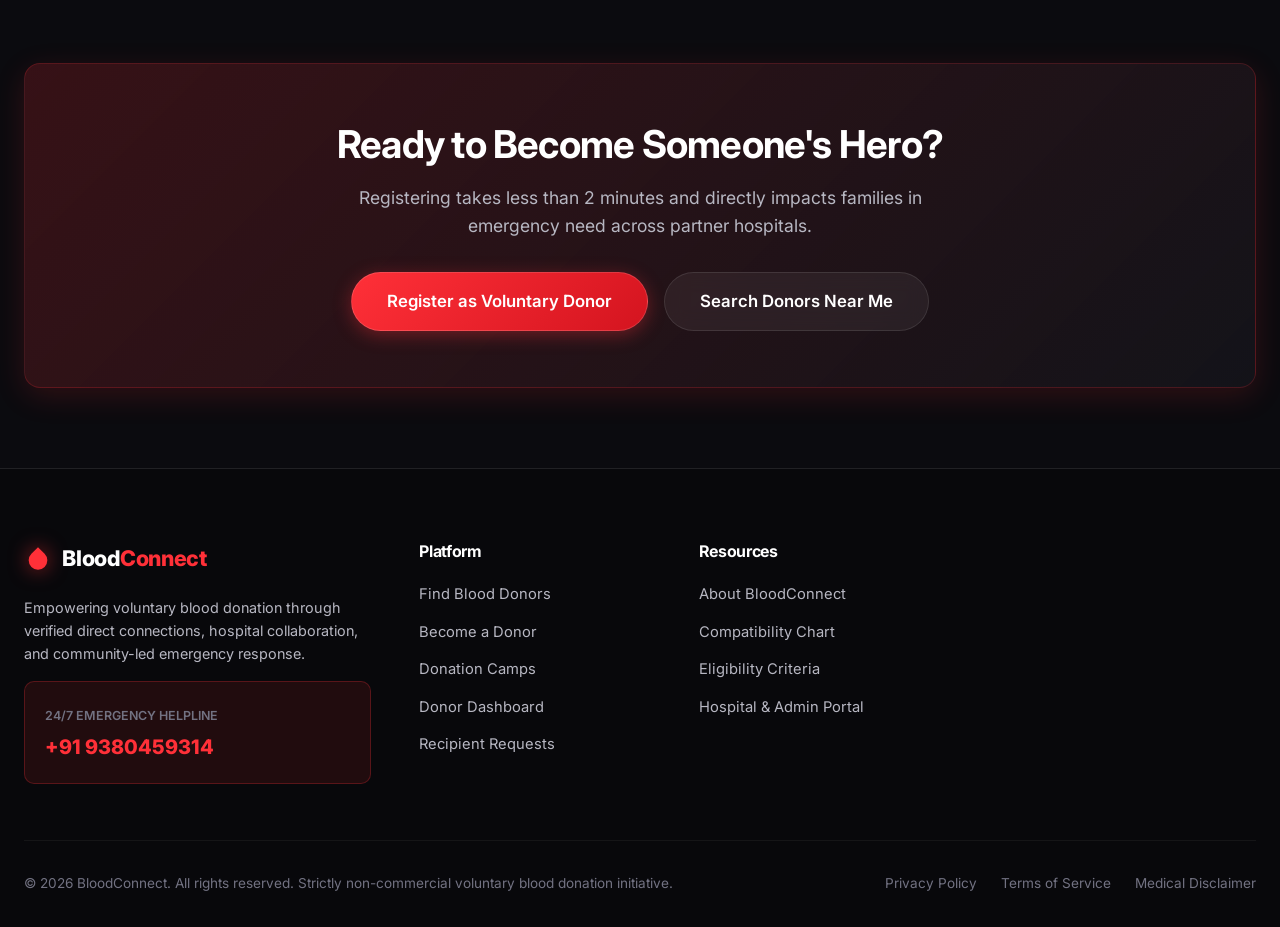
==== commit 3764e6ef: "Emergency number fix" ====
--- a/frontend/index.html
+++ b/frontend/index.html
@@ -417,7 +417,7 @@
           </p>
           <div class="footer-emergency-box">
             <span style="font-size:0.78rem; text-transform:uppercase; color:var(--text-muted); font-weight:600;">24/7 Emergency Helpline</span>
-            <span class="phone">+91 1800-BLOOD-CONNECT</span>
+            <span class="phone">+91 9380459314</span>
           </div>
         </div>
 
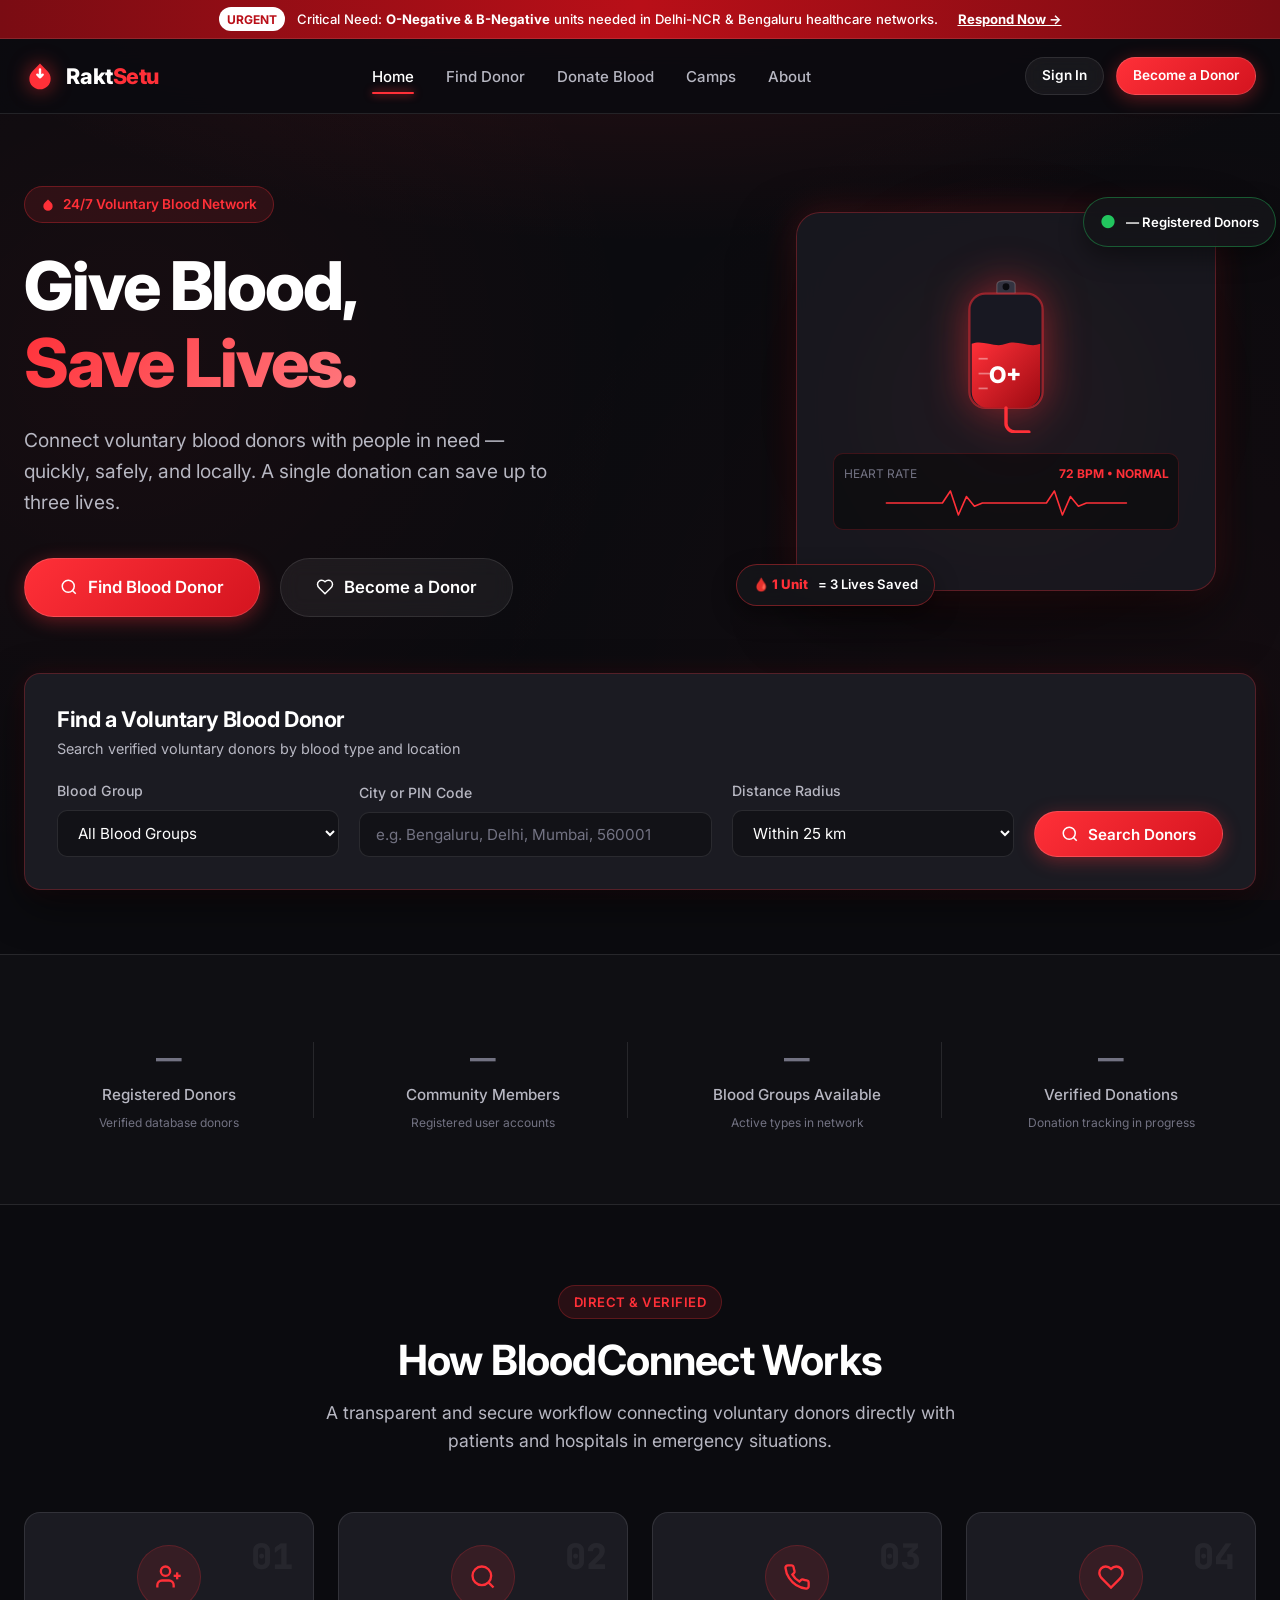
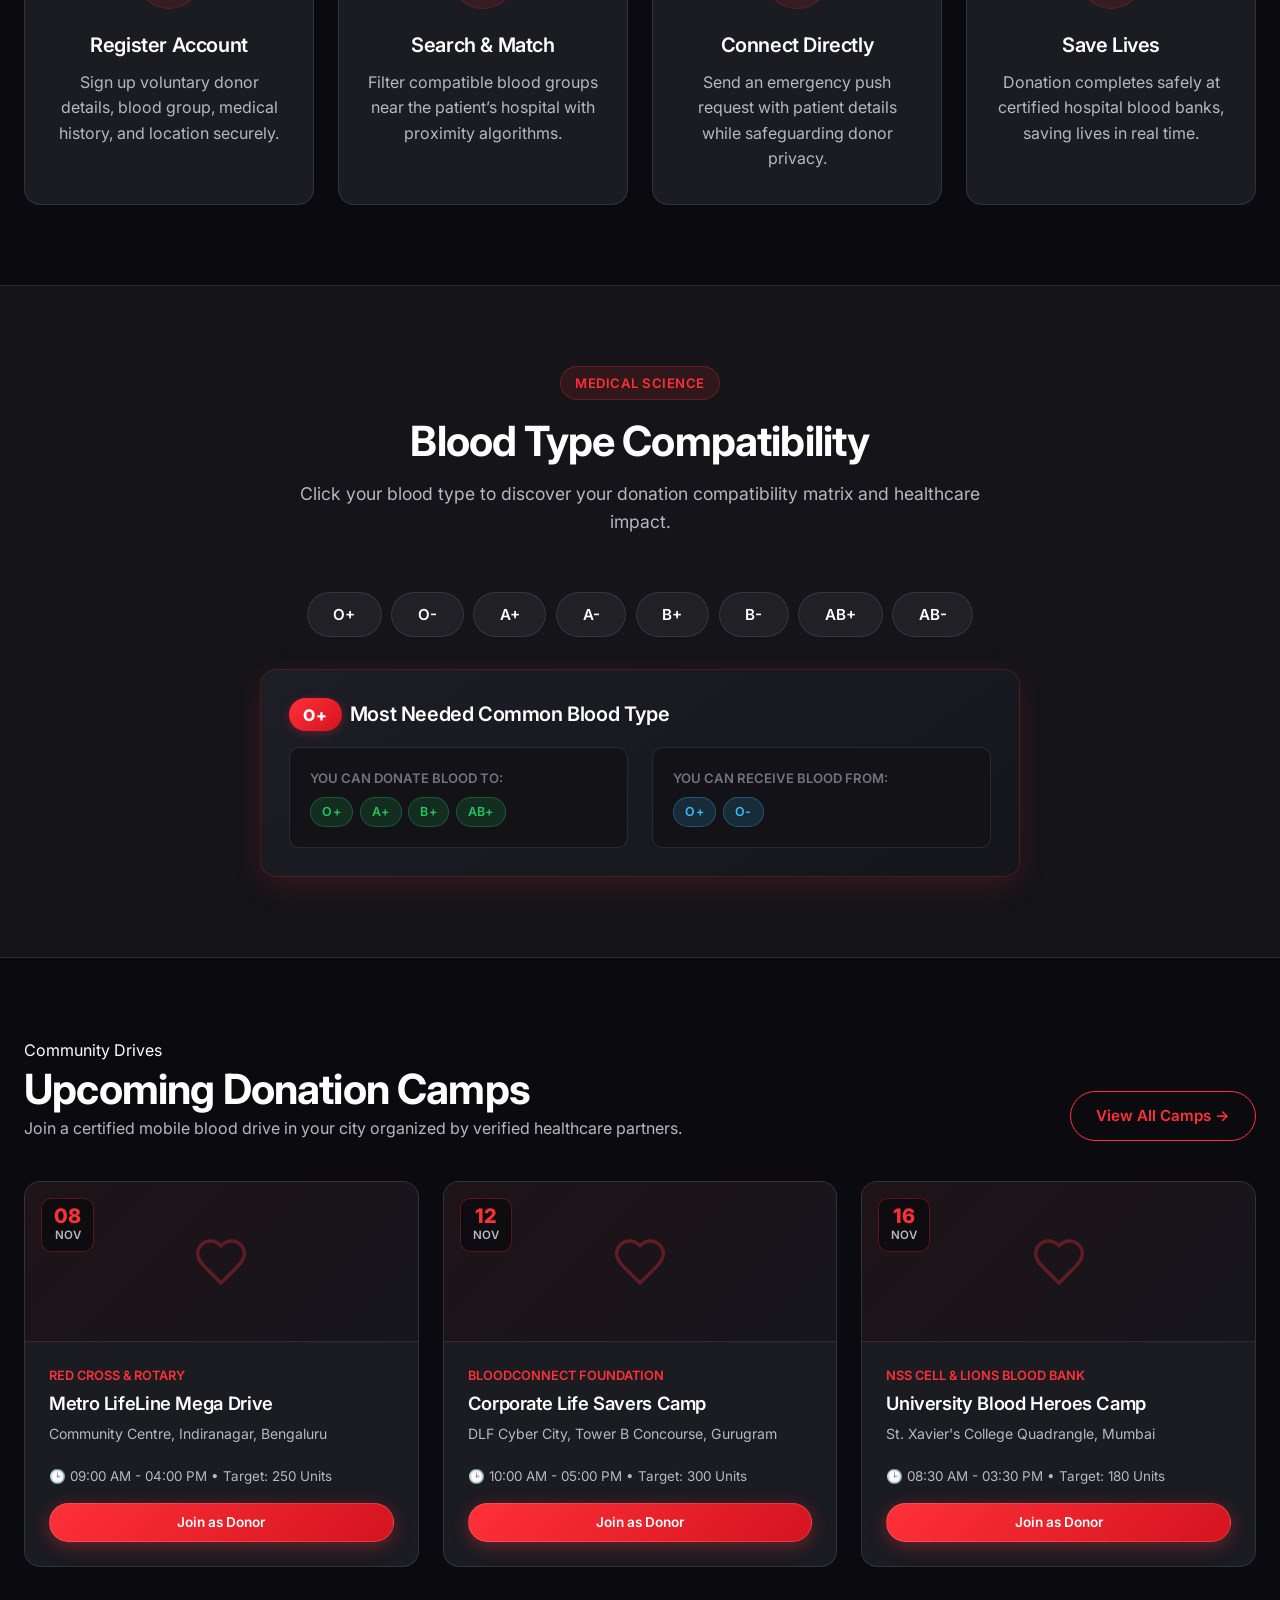
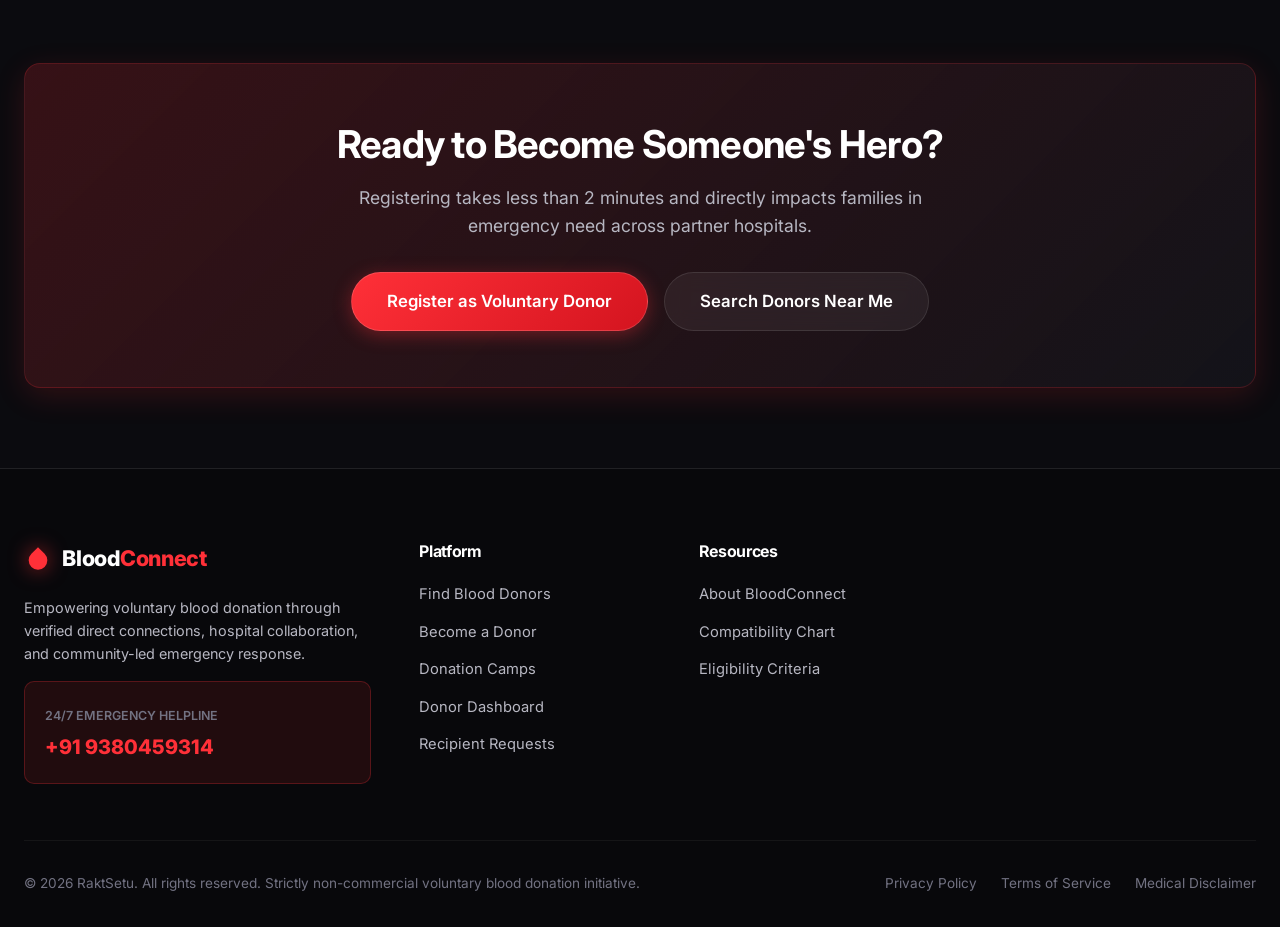
==== commit d993a051: "removed admin page and rename the copyright name" ====
--- a/frontend/index.html
+++ b/frontend/index.html
@@ -417,7 +417,9 @@
           </p>
           <div class="footer-emergency-box">
             <span style="font-size:0.78rem; text-transform:uppercase; color:var(--text-muted); font-weight:600;">24/7 Emergency Helpline</span>
-            <span class="phone">+91 9380459314</span>
+            <span class="phone">
+              <a href="tel:+919380459314">+91 9380459314</a>
+            </span>
           </div>
         </div>
 
@@ -438,7 +440,6 @@
             <li><a href="about.html">About BloodConnect</a></li>
             <li><a href="about.html#compatibility">Compatibility Chart</a></li>
             <li><a href="about.html#eligibility">Eligibility Criteria</a></li>
-            <li><a href="admin-dashboard.html">Hospital & Admin Portal</a></li>
           </ul>
         </div>
 
@@ -448,7 +449,7 @@
       </div>
 
       <div class="footer-bottom">
-        <div>© 2026 BloodConnect. All rights reserved. Strictly non-commercial voluntary blood donation initiative.</div>
+        <div>© 2026 RaktSetu. All rights reserved. Strictly non-commercial voluntary blood donation initiative.</div>
         <div style="display:flex; gap:1.5rem;">
           <a href="about.html" style="color:var(--text-muted);">Privacy Policy</a>
           <a href="about.html" style="color:var(--text-muted);">Terms of Service</a>
